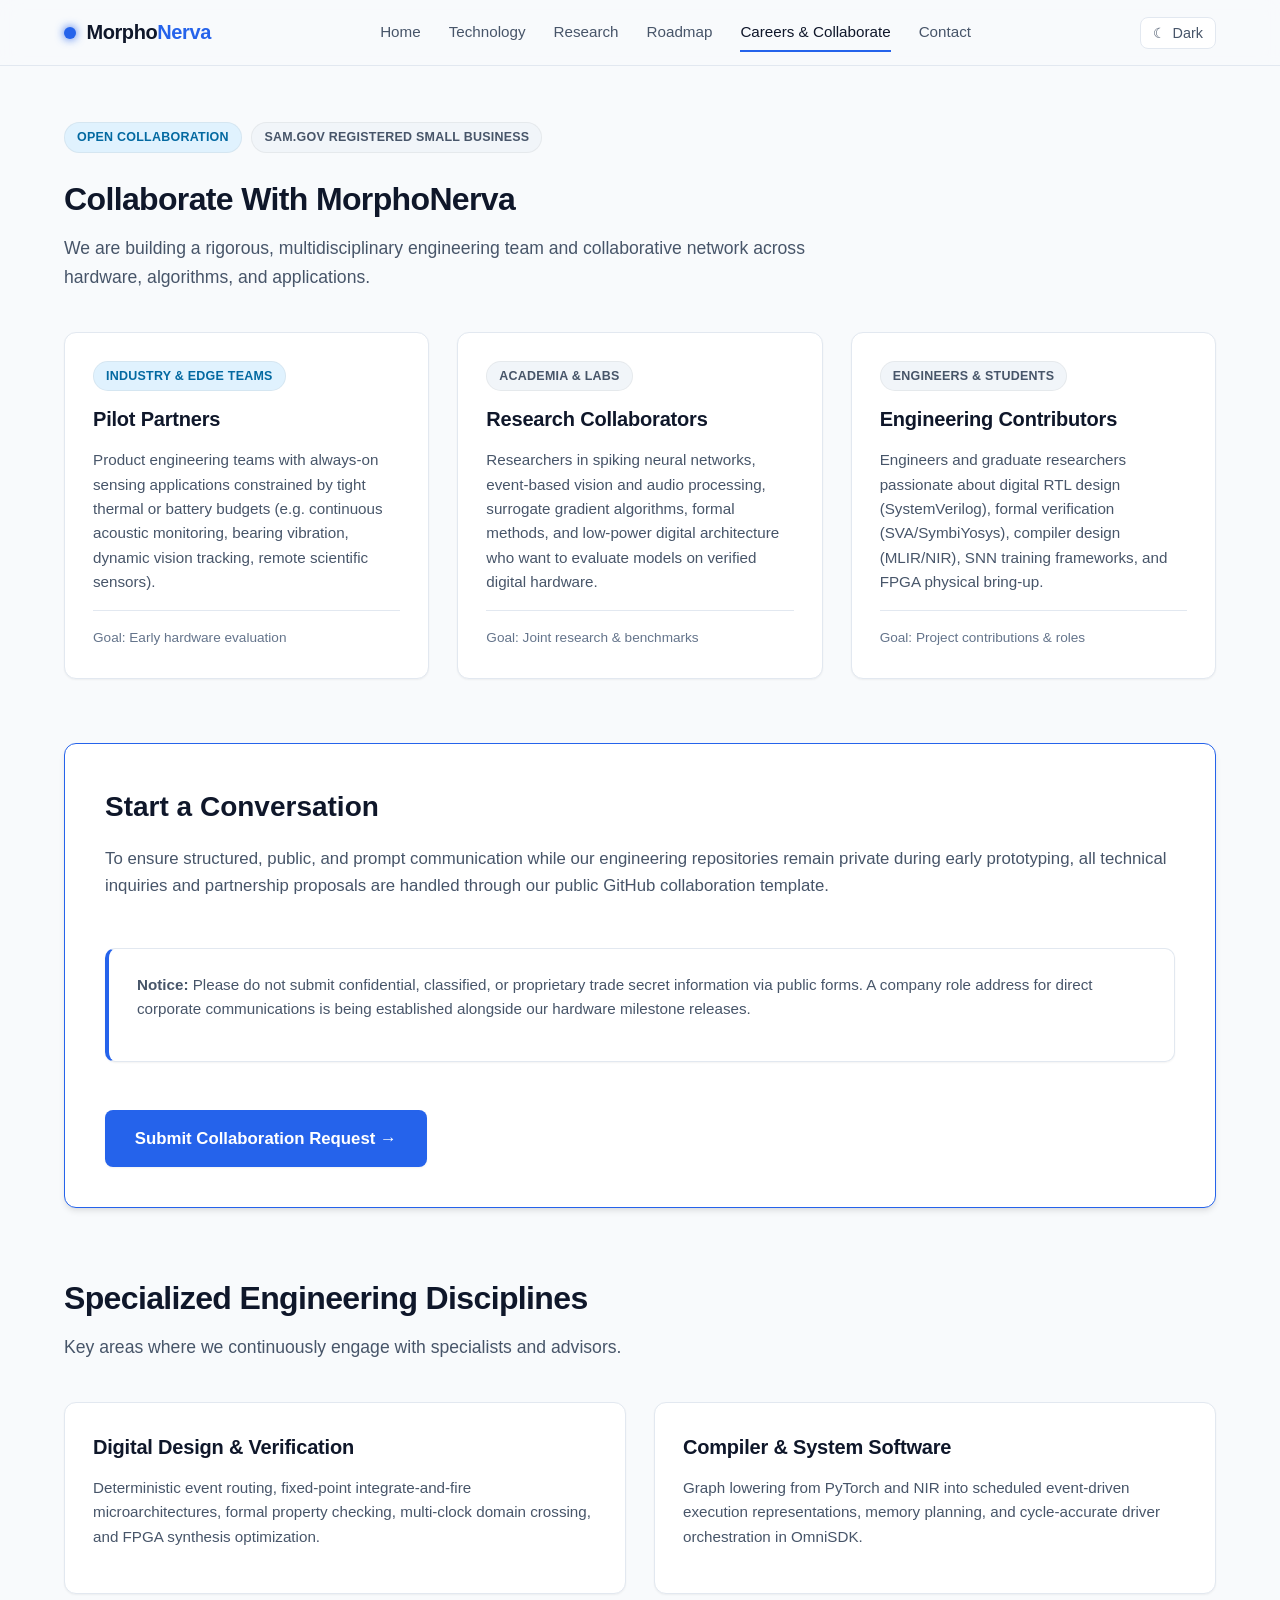
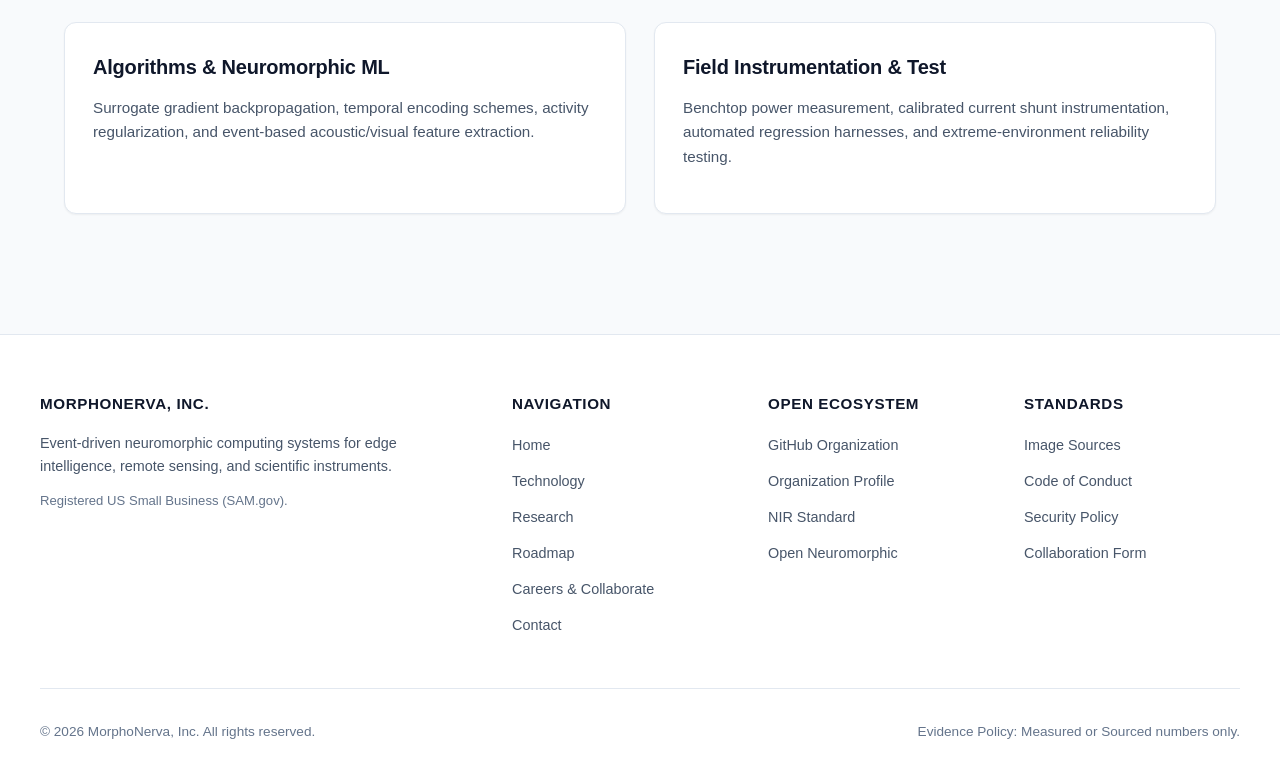
==== collaborate/index.html @ d47093ba "feat: launch responsive public website with light/dark themes and real imagery (MORP-55)" ====
<!DOCTYPE html>
<html lang="en">
<head>
  <meta charset="UTF-8">
  <meta name="viewport" content="width=device-width, initial-scale=1.0">
  <title>Careers & Collaborate | MorphoNerva, Inc.</title>
  <meta name="description" content="Collaborate with MorphoNerva as a pilot partner, research collaborator, or engineering contributor in neuromorphic systems.">
  <link rel="stylesheet" href="../assets/css/style.css">
  <link rel="icon" href="data:image/svg+xml,<svg xmlns=%22http://www.w3.org/2000/svg%22 viewBox=%220%22 width=%2232%22 height=%2232%22><circle cx=%2216%22 cy=%2216%22 r=%22%232563eb%22/></svg>">
</head>
<body>

  <!-- Site Navigation -->
  <header class="site-header">
    <div class="nav-container">
      <a href="../index.html" class="brand-link">
        <span class="brand-pulse" aria-hidden="true"></span>
        <span class="brand-text">Morpho<span>Nerva</span></span>
      </a>

      <nav class="main-nav" id="main-nav">
        <a href="../index.html">Home</a>
        <a href="../technology/index.html">Technology</a>
        <a href="../research/index.html">Research</a>
        <a href="../roadmap/index.html">Roadmap</a>
        <a href="index.html" class="active">Careers & Collaborate</a>
        <a href="../contact/index.html">Contact</a>
      </nav>

      <div class="nav-actions">
        <button class="theme-toggle-btn" id="theme-toggle" aria-label="Toggle theme">
          <span id="theme-icon" aria-hidden="true">&#9790;</span>
          <span id="theme-text">Dark</span>
        </button>
        <button class="mobile-toggle" id="mobile-toggle" aria-label="Open navigation menu" aria-expanded="false">&#9776;</button>
      </div>
    </div>
  </header>

  <main>
    <div class="container">
      <div class="section-header">
        <div class="hero-badges">
          <span class="badge">Open Collaboration</span>
          <span class="badge neutral">SAM.gov Registered Small Business</span>
        </div>
        <h2>Collaborate With MorphoNerva</h2>
        <p>We are building a rigorous, multidisciplinary engineering team and collaborative network across hardware, algorithms, and applications.</p>
      </div>

      <!-- Who We Want to Hear From -->
      <section style="margin-top: 2rem;">
        <div class="grid grid-3">
          <div class="card">
            <span class="badge" style="width: fit-content; margin-bottom: 0.75rem;">Industry & Edge Teams</span>
            <h3>Pilot Partners</h3>
            <p>
              Product engineering teams with always-on sensing applications constrained by tight thermal or battery budgets (e.g. continuous acoustic monitoring, bearing vibration, dynamic vision tracking, remote scientific sensors).
            </p>
            <div class="card-footer">
              <span>Goal: Early hardware evaluation</span>
            </div>
          </div>

          <div class="card">
            <span class="badge neutral" style="width: fit-content; margin-bottom: 0.75rem;">Academia & Labs</span>
            <h3>Research Collaborators</h3>
            <p>
              Researchers in spiking neural networks, event-based vision and audio processing, surrogate gradient algorithms, formal methods, and low-power digital architecture who want to evaluate models on verified digital hardware.
            </p>
            <div class="card-footer">
              <span>Goal: Joint research & benchmarks</span>
            </div>
          </div>

          <div class="card">
            <span class="badge neutral" style="width: fit-content; margin-bottom: 0.75rem;">Engineers & Students</span>
            <h3>Engineering Contributors</h3>
            <p>
              Engineers and graduate researchers passionate about digital RTL design (SystemVerilog), formal verification (SVA/SymbiYosys), compiler design (MLIR/NIR), SNN training frameworks, and FPGA physical bring-up.
            </p>
            <div class="card-footer">
              <span>Goal: Project contributions & roles</span>
            </div>
          </div>
        </div>
      </section>

      <!-- How to Get in Touch -->
      <section style="margin-top: 4rem;">
        <div class="card" style="padding: 2.5rem; border-color: var(--brand-primary); box-shadow: var(--shadow-md);">
          <h2 style="font-size: 1.75rem; margin-bottom: 1rem;">Start a Conversation</h2>
          <p style="font-size: 1.05rem; color: var(--text-muted); line-height: 1.6; margin-bottom: 1.5rem;">
            To ensure structured, public, and prompt communication while our engineering repositories remain private during early prototyping, all technical inquiries and partnership proposals are handled through our public GitHub collaboration template.
          </p>

          <div class="callout" style="margin: 1.5rem 0; border-left-color: var(--brand-primary);">
            <p>
              <strong>Notice:</strong> Please do not submit confidential, classified, or proprietary trade secret information via public forms. A company role address for direct corporate communications is being established alongside our hardware milestone releases.
            </p>
          </div>

          <div style="margin-top: 1.5rem;">
            <a href="https://github.com/MorphoNerva-Inc/.github/issues/new?template=collaboration.yml" target="_blank" rel="noopener" class="btn btn-primary" style="font-size: 1.05rem; padding: 0.85rem 1.8rem;">
              Submit Collaboration Request &rarr;
            </a>
          </div>
        </div>
      </section>

      <!-- Areas of Technical Interest -->
      <section style="margin-top: 4rem;">
        <div class="section-header">
          <h2>Specialized Engineering Disciplines</h2>
          <p>Key areas where we continuously engage with specialists and advisors.</p>
        </div>

        <div class="grid grid-2">
          <div class="card">
            <h3>Digital Design & Verification</h3>
            <p>
              Deterministic event routing, fixed-point integrate-and-fire microarchitectures, formal property checking, multi-clock domain crossing, and FPGA synthesis optimization.
            </p>
          </div>

          <div class="card">
            <h3>Compiler & System Software</h3>
            <p>
              Graph lowering from PyTorch and NIR into scheduled event-driven execution representations, memory planning, and cycle-accurate driver orchestration in OmniSDK.
            </p>
          </div>

          <div class="card">
            <h3>Algorithms & Neuromorphic ML</h3>
            <p>
              Surrogate gradient backpropagation, temporal encoding schemes, activity regularization, and event-based acoustic/visual feature extraction.
            </p>
          </div>

          <div class="card">
            <h3>Field Instrumentation & Test</h3>
            <p>
              Benchtop power measurement, calibrated current shunt instrumentation, automated regression harnesses, and extreme-environment reliability testing.
            </p>
          </div>
        </div>
      </section>

    </div>
  </main>

  <!-- Site Footer -->
  <footer class="site-footer">
    <div class="footer-container">
      <div class="footer-col">
        <h4>MorphoNerva, Inc.</h4>
        <p>
          Event-driven neuromorphic computing systems for edge intelligence, remote sensing, and scientific instruments.
        </p>
        <p style="margin-top: 0.75rem; font-size: 0.82rem; color: var(--text-subtle);">
          Registered US Small Business (SAM.gov).
        </p>
      </div>

      <div class="footer-col">
        <h4>Navigation</h4>
        <ul>
          <li><a href="../index.html">Home</a></li>
          <li><a href="../technology/index.html">Technology</a></li>
          <li><a href="../research/index.html">Research</a></li>
          <li><a href="../roadmap/index.html">Roadmap</a></li>
          <li><a href="index.html">Careers & Collaborate</a></li>
          <li><a href="../contact/index.html">Contact</a></li>
        </ul>
      </div>

      <div class="footer-col">
        <h4>Open Ecosystem</h4>
        <ul>
          <li><a href="https://github.com/MorphoNerva-Inc" target="_blank" rel="noopener">GitHub Organization</a></li>
          <li><a href="https://github.com/MorphoNerva-Inc/.github" target="_blank" rel="noopener">Organization Profile</a></li>
          <li><a href="https://github.com/neuromorphs/NIR" target="_blank" rel="noopener">NIR Standard</a></li>
          <li><a href="https://open-neuromorphic.org" target="_blank" rel="noopener">Open Neuromorphic</a></li>
        </ul>
      </div>

      <div class="footer-col">
        <h4>Standards</h4>
        <ul>
          <li><a href="https://github.com/MorphoNerva-Inc/morphonerva-inc.github.io/blob/main/SOURCES.md">Image Sources</a></li>
          <li><a href="https://github.com/MorphoNerva-Inc/.github/blob/main/CODE_OF_CONDUCT.md" target="_blank" rel="noopener">Code of Conduct</a></li>
          <li><a href="https://github.com/MorphoNerva-Inc/.github/blob/main/SECURITY.md" target="_blank" rel="noopener">Security Policy</a></li>
          <li><a href="index.html">Collaboration Form</a></li>
        </ul>
      </div>
    </div>

    <div class="footer-bottom">
      <div>
        &copy; 2026 MorphoNerva, Inc. All rights reserved.
      </div>
      <div>
        Evidence Policy: Measured or Sourced numbers only.
      </div>
    </div>
  </footer>

  <script src="../assets/js/main.js"></script>
</body>
</html>
---- assets/css/style.css ----
/* MorphoNerva Static Website Stylesheet */
:root {
  --font-sans: -apple-system, BlinkMacSystemFont, "Segoe UI", Roboto, Helvetica, Arial, sans-serif;
  --font-mono: ui-monospace, SFMono-Regular, "SF Mono", Menlo, Consolas, monospace;

  /* Light theme default */
  --bg-primary: #f8fafc;
  --bg-card: #ffffff;
  --bg-card-subtle: #f1f5f9;
  --bg-navbar: rgba(248, 250, 252, 0.85);
  --border-color: #e2e8f0;
  --border-accent: #cbd5e1;
  --text-main: #0f172a;
  --text-muted: #475569;
  --text-subtle: #64748b;
  --brand-primary: #2563eb;
  --brand-hover: #1d4ed8;
  --brand-light: #eff6ff;
  --badge-bg: #e0f2fe;
  --badge-text: #0369a1;
  --table-stripe: #f8fafc;
  --shadow-sm: 0 1px 2px 0 rgba(0, 0, 0, 0.05);
  --shadow-md: 0 4px 6px -1px rgba(0, 0, 0, 0.1), 0 2px 4px -2px rgba(0, 0, 0, 0.05);
  --shadow-lg: 0 10px 15px -3px rgba(0, 0, 0, 0.1), 0 4px 6px -4px rgba(0, 0, 0, 0.05);
}

:root[data-theme="dark"] {
  --bg-primary: #0a0f1d;
  --bg-card: #111827;
  --bg-card-subtle: #1e293b;
  --bg-navbar: rgba(10, 15, 29, 0.88);
  --border-color: #1e293b;
  --border-accent: #334155;
  --text-main: #f1f5f9;
  --text-muted: #94a3b8;
  --text-subtle: #64748b;
  --brand-primary: #3b82f6;
  --brand-hover: #60a5fa;
  --brand-light: #1e293b;
  --badge-bg: #0c4a6e;
  --badge-text: #7dd3fc;
  --table-stripe: #0f172a;
  --shadow-sm: 0 1px 2px 0 rgba(0, 0, 0, 0.5);
  --shadow-md: 0 4px 6px -1px rgba(0, 0, 0, 0.4), 0 2px 4px -2px rgba(0, 0, 0, 0.3);
  --shadow-lg: 0 10px 15px -3px rgba(0, 0, 0, 0.5), 0 4px 6px -4px rgba(0, 0, 0, 0.4);
}

@media (prefers-color-scheme: dark) {
  :root:not([data-theme="light"]) {
    --bg-primary: #0a0f1d;
    --bg-card: #111827;
    --bg-card-subtle: #1e293b;
    --bg-navbar: rgba(10, 15, 29, 0.88);
    --border-color: #1e293b;
    --border-accent: #334155;
    --text-main: #f1f5f9;
    --text-muted: #94a3b8;
    --text-subtle: #64748b;
    --brand-primary: #3b82f6;
    --brand-hover: #60a5fa;
    --brand-light: #1e293b;
    --badge-bg: #0c4a6e;
    --badge-text: #7dd3fc;
    --table-stripe: #0f172a;
    --shadow-sm: 0 1px 2px 0 rgba(0, 0, 0, 0.5);
    --shadow-md: 0 4px 6px -1px rgba(0, 0, 0, 0.4), 0 2px 4px -2px rgba(0, 0, 0, 0.3);
    --shadow-lg: 0 10px 15px -3px rgba(0, 0, 0, 0.5), 0 4px 6px -4px rgba(0, 0, 0, 0.4);
  }
}

* {
  box-sizing: border-box;
  margin: 0;
  padding: 0;
}

body {
  font-family: var(--font-sans);
  background-color: var(--bg-primary);
  color: var(--text-main);
  line-height: 1.65;
  transition: background-color 0.2s ease, color 0.2s ease;
  min-height: 100vh;
  display: flex;
  flex-direction: column;
}

a {
  color: var(--brand-primary);
  text-decoration: none;
  transition: color 0.15s ease;
}

a:hover, a:focus-visible {
  color: var(--brand-hover);
  text-decoration: underline;
}

/* Header & Navigation */
header.site-header {
  position: sticky;
  top: 0;
  z-index: 50;
  background-color: var(--bg-navbar);
  backdrop-filter: blur(10px);
  -webkit-backdrop-filter: blur(10px);
  border-bottom: 1px solid var(--border-color);
}

.nav-container {
  max-width: 1200px;
  margin: 0 auto;
  padding: 0.85rem 1.5rem;
  display: flex;
  align-items: center;
  justify-content: space-between;
}

.brand-link {
  display: flex;
  align-items: center;
  gap: 0.65rem;
  font-weight: 700;
  font-size: 1.25rem;
  color: var(--text-main);
  text-decoration: none;
  letter-spacing: -0.02em;
}

.brand-pulse {
  width: 12px;
  height: 12px;
  background-color: var(--brand-primary);
  border-radius: 50%;
  box-shadow: 0 0 10px var(--brand-primary);
  display: inline-block;
}

.brand-text span {
  color: var(--brand-primary);
}

nav.main-nav {
  display: flex;
  align-items: center;
  gap: 1.75rem;
}

nav.main-nav a {
  color: var(--text-muted);
  font-size: 0.95rem;
  font-weight: 500;
  text-decoration: none;
  padding: 0.35rem 0;
  border-bottom: 2px solid transparent;
  transition: all 0.15s ease;
}

nav.main-nav a:hover,
nav.main-nav a.active {
  color: var(--text-main);
  border-bottom-color: var(--brand-primary);
  text-decoration: none;
}

.nav-actions {
  display: flex;
  align-items: center;
  gap: 0.75rem;
}

.theme-toggle-btn {
  background: var(--bg-card);
  border: 1px solid var(--border-color);
  color: var(--text-muted);
  cursor: pointer;
  padding: 0.45rem 0.75rem;
  border-radius: 8px;
  font-size: 0.9rem;
  display: flex;
  align-items: center;
  gap: 0.4rem;
  transition: all 0.15s ease;
}

.theme-toggle-btn:hover {
  background: var(--bg-card-subtle);
  color: var(--text-main);
  border-color: var(--border-accent);
}

.mobile-toggle {
  display: none;
  background: none;
  border: none;
  font-size: 1.5rem;
  color: var(--text-main);
  cursor: pointer;
}

/* Hero Section */
.hero {
  position: relative;
  background: var(--bg-card);
  border-bottom: 1px solid var(--border-color);
  overflow: hidden;
}

.hero-banner-img {
  width: 100%;
  max-height: 480px;
  object-fit: cover;
  display: block;
}

.hero-content {
  max-width: 1200px;
  margin: 0 auto;
  padding: 3rem 1.5rem 3.5rem;
}

.hero-badges {
  display: flex;
  flex-wrap: wrap;
  gap: 0.6rem;
  margin-bottom: 1.25rem;
}

.badge {
  display: inline-flex;
  align-items: center;
  padding: 0.25rem 0.75rem;
  font-size: 0.78rem;
  font-weight: 600;
  border-radius: 9999px;
  background-color: var(--badge-bg);
  color: var(--badge-text);
  border: 1px solid rgba(0, 0, 0, 0.05);
  letter-spacing: 0.02em;
  text-transform: uppercase;
}

.badge.neutral {
  background-color: var(--bg-card-subtle);
  color: var(--text-muted);
}

.hero h1 {
  font-size: 2.75rem;
  font-weight: 800;
  letter-spacing: -0.03em;
  line-height: 1.15;
  margin-bottom: 1rem;
}

.hero p.lead {
  font-size: 1.25rem;
  color: var(--text-muted);
  max-width: 820px;
  line-height: 1.6;
  margin-bottom: 2rem;
}

.hero-actions {
  display: flex;
  flex-wrap: wrap;
  gap: 1rem;
}

.btn {
  display: inline-flex;
  align-items: center;
  justify-content: center;
  padding: 0.7rem 1.5rem;
  font-size: 0.95rem;
  font-weight: 600;
  border-radius: 8px;
  text-decoration: none;
  cursor: pointer;
  transition: all 0.15s ease;
}

.btn-primary {
  background-color: var(--brand-primary);
  color: #ffffff !important;
  border: 1px solid transparent;
  box-shadow: var(--shadow-sm);
}

.btn-primary:hover {
  background-color: var(--brand-hover);
  text-decoration: none;
}

.btn-secondary {
  background-color: var(--bg-card);
  color: var(--text-main);
  border: 1px solid var(--border-color);
}

.btn-secondary:hover {
  background-color: var(--bg-card-subtle);
  border-color: var(--border-accent);
  text-decoration: none;
}

/* Main Container & Sections */
main {
  flex: 1;
}

.container {
  max-width: 1200px;
  margin: 0 auto;
  padding: 3.5rem 1.5rem;
}

.section-header {
  margin-bottom: 2.5rem;
}

.section-header h2 {
  font-size: 2rem;
  font-weight: 700;
  letter-spacing: -0.02em;
  margin-bottom: 0.5rem;
}

.section-header p {
  color: var(--text-muted);
  font-size: 1.1rem;
  max-width: 750px;
}

/* Callout Box */
.callout {
  padding: 1.5rem 1.75rem;
  border-radius: 10px;
  background-color: var(--bg-card);
  border: 1px solid var(--border-color);
  border-left: 4px solid var(--brand-primary);
  margin: 2rem 0;
  box-shadow: var(--shadow-sm);
}

.callout p {
  margin: 0;
  font-size: 1.05rem;
  color: var(--text-main);
}

/* Cards Grid */
.grid {
  display: grid;
  gap: 1.75rem;
}

.grid-3 {
  grid-template-columns: repeat(auto-fit, minmax(320px, 1fr));
}

.grid-2 {
  grid-template-columns: repeat(auto-fit, minmax(440px, 1fr));
}

.card {
  background-color: var(--bg-card);
  border: 1px solid var(--border-color);
  border-radius: 12px;
  padding: 1.75rem;
  box-shadow: var(--shadow-sm);
  transition: transform 0.15s ease, box-shadow 0.15s ease, border-color 0.15s ease;
  display: flex;
  flex-direction: column;
}

.card:hover {
  border-color: var(--border-accent);
  box-shadow: var(--shadow-md);
}

.card h3 {
  font-size: 1.25rem;
  font-weight: 700;
  margin-bottom: 0.75rem;
  letter-spacing: -0.01em;
}

.card p {
  color: var(--text-muted);
  font-size: 0.95rem;
  line-height: 1.6;
  margin-bottom: 1rem;
}

.card-footer {
  margin-top: auto;
  padding-top: 1rem;
  border-top: 1px solid var(--border-color);
  font-size: 0.85rem;
  color: var(--text-subtle);
  display: flex;
  align-items: center;
  justify-content: space-between;
}

/* Image Showcase Grid */
.image-gallery {
  display: grid;
  grid-template-columns: repeat(auto-fit, minmax(280px, 1fr));
  gap: 1.5rem;
  margin: 2rem 0;
}

.gallery-item {
  background-color: var(--bg-card);
  border: 1px solid var(--border-color);
  border-radius: 10px;
  overflow: hidden;
  box-shadow: var(--shadow-sm);
  display: flex;
  flex-direction: column;
}

.gallery-item img {
  width: 100%;
  height: 220px;
  object-fit: cover;
  display: block;
  border-bottom: 1px solid var(--border-color);
  background: #000;
}

.gallery-caption {
  padding: 1rem;
  font-size: 0.85rem;
  color: var(--text-muted);
  line-height: 1.45;
  flex: 1;
}

.gallery-caption strong {
  display: block;
  color: var(--text-main);
  margin-bottom: 0.25rem;
  font-size: 0.9rem;
}

.gallery-caption .source-tag {
  display: inline-block;
  margin-top: 0.4rem;
  font-size: 0.75rem;
  color: var(--text-subtle);
}

/* Tables */
.table-responsive {
  width: 100%;
  overflow-x: auto;
  margin: 1.75rem 0;
  border-radius: 10px;
  border: 1px solid var(--border-color);
  box-shadow: var(--shadow-sm);
}

table {
  width: 100%;
  border-collapse: collapse;
  text-align: left;
  font-size: 0.95rem;
  background-color: var(--bg-card);
}

th {
  background-color: var(--bg-card-subtle);
  color: var(--text-main);
  font-weight: 600;
  padding: 0.85rem 1.25rem;
  border-bottom: 1px solid var(--border-color);
}

td {
  padding: 0.85rem 1.25rem;
  border-bottom: 1px solid var(--border-color);
  color: var(--text-muted);
}

tr:nth-child(even) td {
  background-color: var(--table-stripe);
}

tr:last-child td {
  border-bottom: none;
}

td strong {
  color: var(--text-main);
}

/* SVG Figures Responsive Container */
.figure-container {
  background-color: var(--bg-card);
  border: 1px solid var(--border-color);
  border-radius: 12px;
  padding: 1.75rem;
  margin: 2rem 0;
  box-shadow: var(--shadow-sm);
  text-align: center;
}

.figure-container img {
  max-width: 100%;
  height: auto;
  display: block;
  margin: 0 auto;
}

.figure-caption {
  margin-top: 1rem;
  font-size: 0.88rem;
  color: var(--text-subtle);
  text-align: center;
}

/* Footer */
footer.site-footer {
  background-color: var(--bg-card);
  border-top: 1px solid var(--border-color);
  padding: 3.5rem 1.5rem 2.5rem;
  margin-top: 4rem;
}

.footer-container {
  max-width: 1200px;
  margin: 0 auto;
  display: grid;
  grid-template-columns: 2fr 1fr 1fr 1fr;
  gap: 2.5rem;
  margin-bottom: 2.5rem;
}

.footer-col h4 {
  font-size: 0.95rem;
  font-weight: 700;
  letter-spacing: 0.04em;
  text-transform: uppercase;
  color: var(--text-main);
  margin-bottom: 1rem;
}

.footer-col p {
  color: var(--text-muted);
  font-size: 0.9rem;
  line-height: 1.6;
}

.footer-col ul {
  list-style: none;
}

.footer-col ul li {
  margin-bottom: 0.6rem;
}

.footer-col ul li a {
  color: var(--text-muted);
  font-size: 0.9rem;
}

.footer-col ul li a:hover {
  color: var(--brand-primary);
}

.footer-bottom {
  max-width: 1200px;
  margin: 0 auto;
  padding-top: 2rem;
  border-top: 1px solid var(--border-color);
  display: flex;
  flex-wrap: wrap;
  align-items: center;
  justify-content: space-between;
  gap: 1rem;
  font-size: 0.85rem;
  color: var(--text-subtle);
}

/* Responsive adjustments */
@media (max-width: 860px) {
  nav.main-nav {
    display: none;
    position: absolute;
    top: 100%;
    left: 0;
    right: 0;
    background: var(--bg-card);
    flex-direction: column;
    padding: 1.5rem;
    border-bottom: 1px solid var(--border-color);
    box-shadow: var(--shadow-md);
    gap: 1rem;
  }

  nav.main-nav.open {
    display: flex;
  }

  .mobile-toggle {
    display: block;
  }

  .hero h1 {
    font-size: 2.1rem;
  }

  .footer-container {
    grid-template-columns: 1fr;
    gap: 2rem;
  }

  .grid-2 {
    grid-template-columns: 1fr;
  }
}
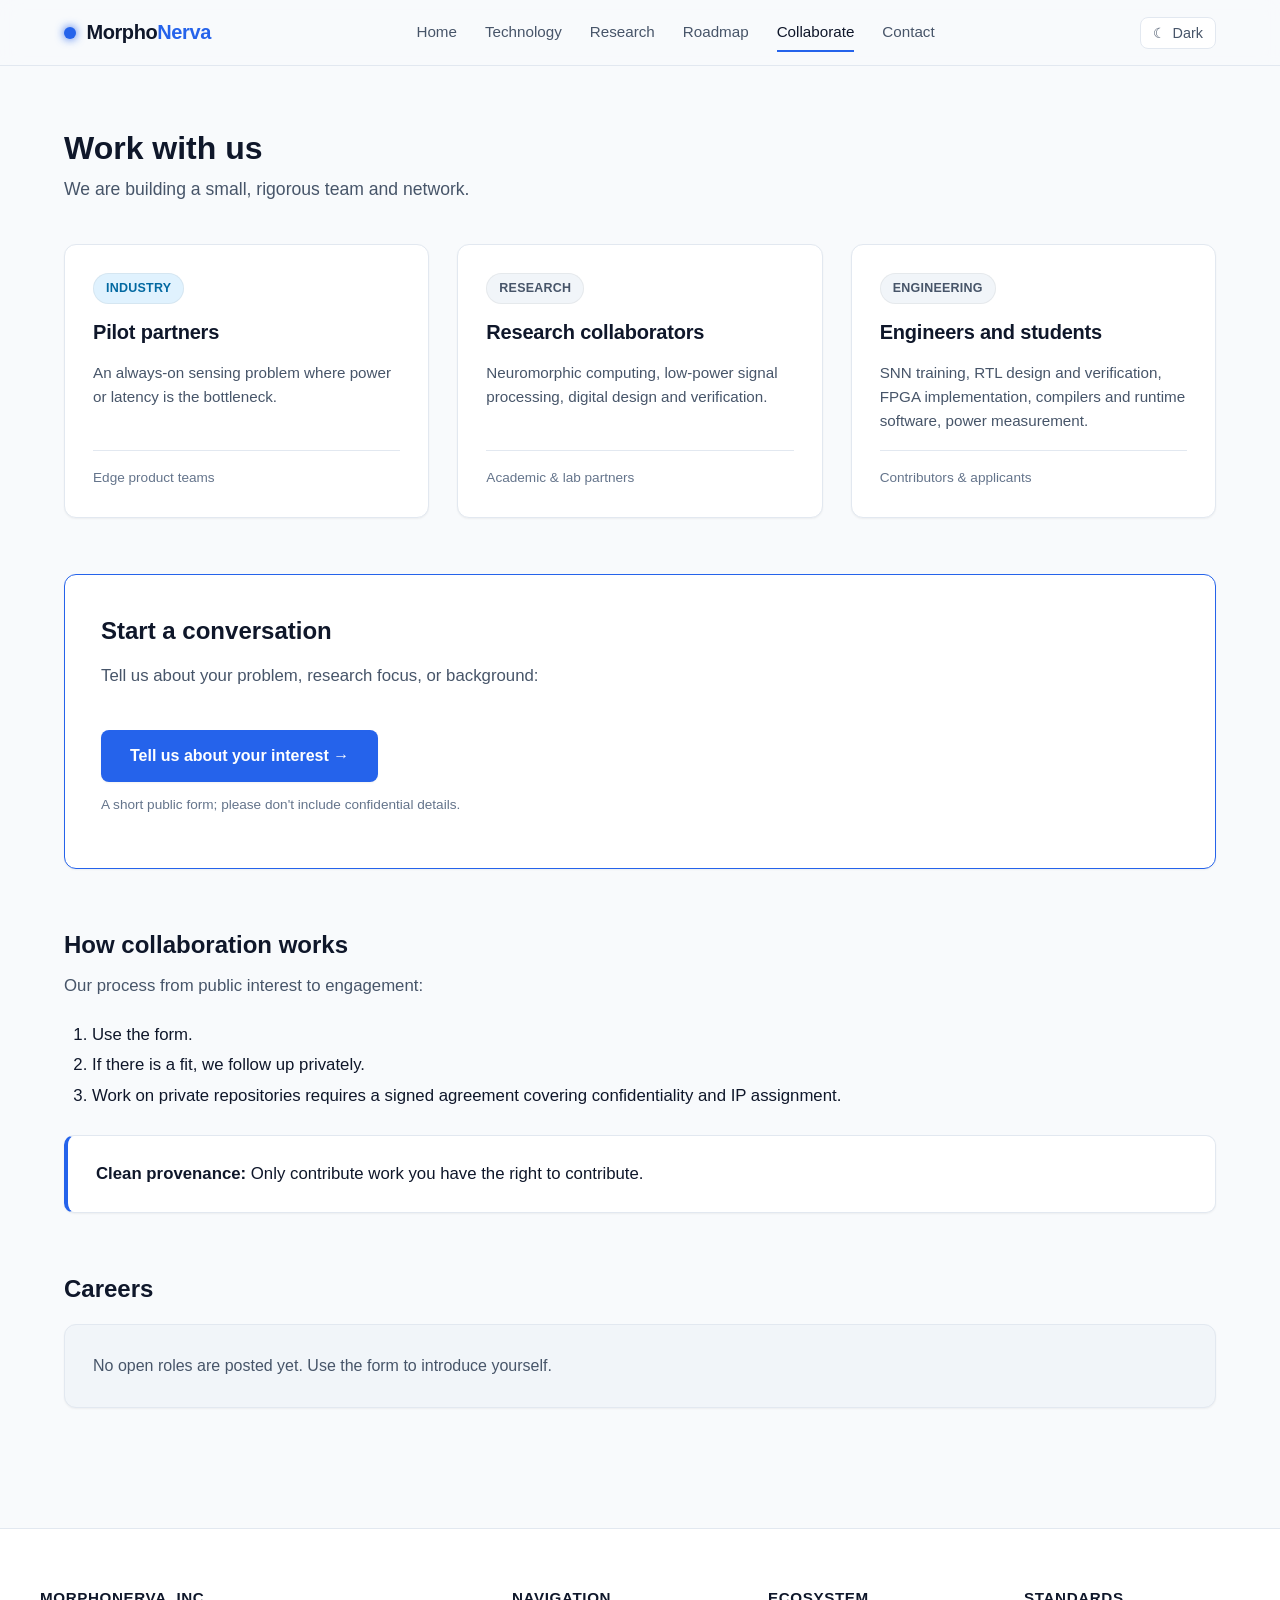
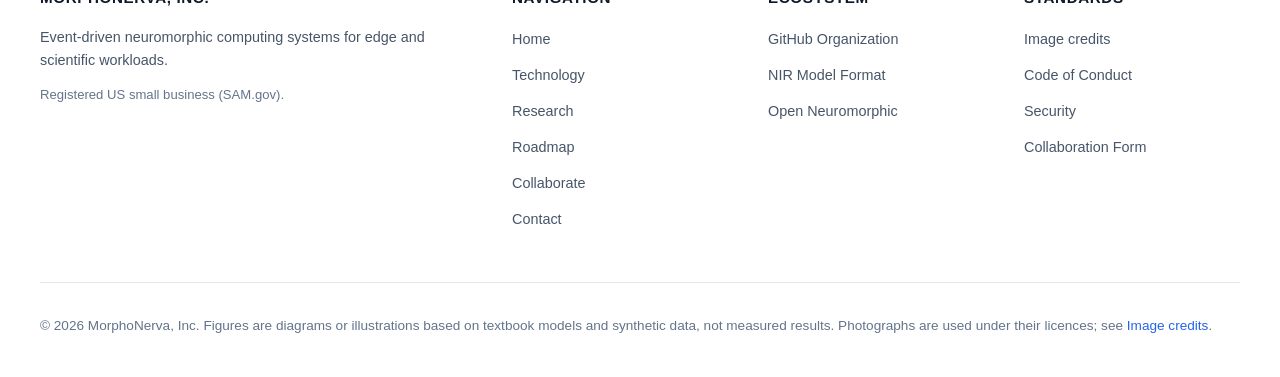
==== commit 83ac6d27: "feat: align static site pages, layout and assets with SITE_CONTENT.md and .github#2 (MORP-55) Co-aut" ====
--- a/collaborate/index.html
+++ b/collaborate/index.html
@@ -3,10 +3,10 @@
 <head>
   <meta charset="UTF-8">
   <meta name="viewport" content="width=device-width, initial-scale=1.0">
-  <title>Careers & Collaborate | MorphoNerva, Inc.</title>
-  <meta name="description" content="Collaborate with MorphoNerva as a pilot partner, research collaborator, or engineering contributor in neuromorphic systems.">
+  <title>Work With Us | MorphoNerva, Inc.</title>
+  <meta name="description" content="Collaborate with MorphoNerva: pilot partners, academic research collaborators, and engineering opportunities.">
   <link rel="stylesheet" href="../assets/css/style.css">
-  <link rel="icon" href="data:image/svg+xml,<svg xmlns=%22http://www.w3.org/2000/svg%22 viewBox=%220%22 width=%2232%22 height=%2232%22><circle cx=%2216%22 cy=%2216%22 r=%22%232563eb%22/></svg>">
+  <link rel="icon" href="data:image/svg+xml,<svg xmlns=%22http://www.w3.org/2000/svg%22 viewBox=%220%200%2032%2032%22><circle cx=%2216%22 cy=%2216%22 r=%2212%22 fill=%22%232563eb%22/></svg>">
 </head>
 <body>
 
@@ -23,7 +23,7 @@
         <a href="../technology/index.html">Technology</a>
         <a href="../research/index.html">Research</a>
         <a href="../roadmap/index.html">Roadmap</a>
-        <a href="index.html" class="active">Careers & Collaborate</a>
+        <a href="index.html" class="active">Collaborate</a>
         <a href="../contact/index.html">Contact</a>
       </nav>
 
@@ -40,109 +40,93 @@
   <main>
     <div class="container">
       <div class="section-header">
-        <div class="hero-badges">
-          <span class="badge">Open Collaboration</span>
-          <span class="badge neutral">SAM.gov Registered Small Business</span>
-        </div>
-        <h2>Collaborate With MorphoNerva</h2>
-        <p>We are building a rigorous, multidisciplinary engineering team and collaborative network across hardware, algorithms, and applications.</p>
+        <h1>Work with us</h1>
+        <p>We are building a small, rigorous team and network.</p>
       </div>
 
-      <!-- Who We Want to Hear From -->
+      <!-- Three Audience Cards -->
       <section style="margin-top: 2rem;">
         <div class="grid grid-3">
           <div class="card">
-            <span class="badge" style="width: fit-content; margin-bottom: 0.75rem;">Industry & Edge Teams</span>
-            <h3>Pilot Partners</h3>
+            <span class="badge" style="width: fit-content; margin-bottom: 0.75rem;">Industry</span>
+            <h3>Pilot partners</h3>
             <p>
-              Product engineering teams with always-on sensing applications constrained by tight thermal or battery budgets (e.g. continuous acoustic monitoring, bearing vibration, dynamic vision tracking, remote scientific sensors).
+              An always-on sensing problem where power or latency is the bottleneck.
             </p>
             <div class="card-footer">
-              <span>Goal: Early hardware evaluation</span>
+              <span>Edge product teams</span>
             </div>
           </div>
 
           <div class="card">
-            <span class="badge neutral" style="width: fit-content; margin-bottom: 0.75rem;">Academia & Labs</span>
-            <h3>Research Collaborators</h3>
+            <span class="badge neutral" style="width: fit-content; margin-bottom: 0.75rem;">Research</span>
+            <h3>Research collaborators</h3>
             <p>
-              Researchers in spiking neural networks, event-based vision and audio processing, surrogate gradient algorithms, formal methods, and low-power digital architecture who want to evaluate models on verified digital hardware.
+              Neuromorphic computing, low-power signal processing, digital design and verification.
             </p>
             <div class="card-footer">
-              <span>Goal: Joint research & benchmarks</span>
+              <span>Academic & lab partners</span>
             </div>
           </div>
 
           <div class="card">
-            <span class="badge neutral" style="width: fit-content; margin-bottom: 0.75rem;">Engineers & Students</span>
-            <h3>Engineering Contributors</h3>
+            <span class="badge neutral" style="width: fit-content; margin-bottom: 0.75rem;">Engineering</span>
+            <h3>Engineers and students</h3>
             <p>
-              Engineers and graduate researchers passionate about digital RTL design (SystemVerilog), formal verification (SVA/SymbiYosys), compiler design (MLIR/NIR), SNN training frameworks, and FPGA physical bring-up.
+              SNN training, RTL design and verification, FPGA implementation, compilers and runtime software, power measurement.
             </p>
             <div class="card-footer">
-              <span>Goal: Project contributions & roles</span>
+              <span>Contributors & applicants</span>
             </div>
           </div>
         </div>
       </section>
 
-      <!-- How to Get in Touch -->
-      <section style="margin-top: 4rem;">
-        <div class="card" style="padding: 2.5rem; border-color: var(--brand-primary); box-shadow: var(--shadow-md);">
-          <h2 style="font-size: 1.75rem; margin-bottom: 1rem;">Start a Conversation</h2>
-          <p style="font-size: 1.05rem; color: var(--text-muted); line-height: 1.6; margin-bottom: 1.5rem;">
-            To ensure structured, public, and prompt communication while our engineering repositories remain private during early prototyping, all technical inquiries and partnership proposals are handled through our public GitHub collaboration template.
+      <!-- Collaboration Callout & Form Button -->
+      <section style="margin-top: 3.5rem;">
+        <div class="card" style="padding: 2.25rem; border-color: var(--brand-primary); box-shadow: var(--shadow-sm);">
+          <h2>Start a conversation</h2>
+          <p style="font-size: 1.05rem; margin-top: 0.75rem; color: var(--text-muted);">
+            Tell us about your problem, research focus, or background:
           </p>
-
-          <div class="callout" style="margin: 1.5rem 0; border-left-color: var(--brand-primary);">
-            <p>
-              <strong>Notice:</strong> Please do not submit confidential, classified, or proprietary trade secret information via public forms. A company role address for direct corporate communications is being established alongside our hardware milestone releases.
-            </p>
-          </div>
-
           <div style="margin-top: 1.5rem;">
-            <a href="https://github.com/MorphoNerva-Inc/.github/issues/new?template=collaboration.yml" target="_blank" rel="noopener" class="btn btn-primary" style="font-size: 1.05rem; padding: 0.85rem 1.8rem;">
-              Submit Collaboration Request &rarr;
+            <a href="https://github.com/MorphoNerva-Inc/.github/issues/new?template=collaboration.yml" target="_blank" rel="noopener" class="btn btn-primary" style="font-size: 1rem; padding: 0.75rem 1.75rem;">
+              Tell us about your interest &rarr;
             </a>
           </div>
+          <p style="font-size: 0.85rem; color: var(--text-subtle); margin-top: 0.75rem;">
+            A short public form; please don't include confidential details.
+          </p>
         </div>
       </section>
 
-      <!-- Areas of Technical Interest -->
-      <section style="margin-top: 4rem;">
-        <div class="section-header">
-          <h2>Specialized Engineering Disciplines</h2>
-          <p>Key areas where we continuously engage with specialists and advisors.</p>
+      <!-- How Collaboration Works -->
+      <section style="margin-top: 3.5rem;">
+        <h2>How collaboration works</h2>
+        <p style="font-size: 1.05rem; margin-top: 0.5rem; color: var(--text-muted);">
+          Our process from public interest to engagement:
+        </p>
+
+        <ol style="margin: 1.25rem 0 1.5rem 1.75rem; font-size: 1.05rem; line-height: 1.8;">
+          <li>Use the form.</li>
+          <li>If there is a fit, we follow up privately.</li>
+          <li>Work on private repositories requires a signed agreement covering confidentiality and IP assignment.</li>
+        </ol>
+
+        <div class="callout" style="margin-top: 1.5rem;">
+          <p>
+            <strong>Clean provenance:</strong> Only contribute work you have the right to contribute.
+          </p>
         </div>
+      </section>
 
-        <div class="grid grid-2">
-          <div class="card">
-            <h3>Digital Design & Verification</h3>
-            <p>
-              Deterministic event routing, fixed-point integrate-and-fire microarchitectures, formal property checking, multi-clock domain crossing, and FPGA synthesis optimization.
-            </p>
-          </div>
-
-          <div class="card">
-            <h3>Compiler & System Software</h3>
-            <p>
-              Graph lowering from PyTorch and NIR into scheduled event-driven execution representations, memory planning, and cycle-accurate driver orchestration in OmniSDK.
-            </p>
-          </div>
-
-          <div class="card">
-            <h3>Algorithms & Neuromorphic ML</h3>
-            <p>
-              Surrogate gradient backpropagation, temporal encoding schemes, activity regularization, and event-based acoustic/visual feature extraction.
-            </p>
-          </div>
-
-          <div class="card">
-            <h3>Field Instrumentation & Test</h3>
-            <p>
-              Benchtop power measurement, calibrated current shunt instrumentation, automated regression harnesses, and extreme-environment reliability testing.
-            </p>
-          </div>
+      <!-- Careers Section -->
+      <section style="margin-top: 3.5rem;">
+        <h2>Careers</h2>
+        <div class="card" style="background-color: var(--bg-card-subtle); margin-top: 1rem;">
+          <p style="font-size: 1rem; margin: 0; color: var(--text-muted);">
+            No open roles are posted yet. Use the form to introduce yourself.
+          </p>
         </div>
       </section>
 
@@ -155,10 +139,10 @@
       <div class="footer-col">
         <h4>MorphoNerva, Inc.</h4>
         <p>
-          Event-driven neuromorphic computing systems for edge intelligence, remote sensing, and scientific instruments.
+          Event-driven neuromorphic computing systems for edge and scientific workloads.
         </p>
         <p style="margin-top: 0.75rem; font-size: 0.82rem; color: var(--text-subtle);">
-          Registered US Small Business (SAM.gov).
+          Registered US small business (SAM.gov).
         </p>
       </div>
 
@@ -169,17 +153,16 @@
           <li><a href="../technology/index.html">Technology</a></li>
           <li><a href="../research/index.html">Research</a></li>
           <li><a href="../roadmap/index.html">Roadmap</a></li>
-          <li><a href="index.html">Careers & Collaborate</a></li>
+          <li><a href="index.html">Collaborate</a></li>
           <li><a href="../contact/index.html">Contact</a></li>
         </ul>
       </div>
 
       <div class="footer-col">
-        <h4>Open Ecosystem</h4>
+        <h4>Ecosystem</h4>
         <ul>
           <li><a href="https://github.com/MorphoNerva-Inc" target="_blank" rel="noopener">GitHub Organization</a></li>
-          <li><a href="https://github.com/MorphoNerva-Inc/.github" target="_blank" rel="noopener">Organization Profile</a></li>
-          <li><a href="https://github.com/neuromorphs/NIR" target="_blank" rel="noopener">NIR Standard</a></li>
+          <li><a href="https://github.com/neuromorphs/NIR" target="_blank" rel="noopener">NIR Model Format</a></li>
           <li><a href="https://open-neuromorphic.org" target="_blank" rel="noopener">Open Neuromorphic</a></li>
         </ul>
       </div>
@@ -187,9 +170,9 @@
       <div class="footer-col">
         <h4>Standards</h4>
         <ul>
-          <li><a href="https://github.com/MorphoNerva-Inc/morphonerva-inc.github.io/blob/main/SOURCES.md">Image Sources</a></li>
+          <li><a href="../SOURCES.md">Image credits</a></li>
           <li><a href="https://github.com/MorphoNerva-Inc/.github/blob/main/CODE_OF_CONDUCT.md" target="_blank" rel="noopener">Code of Conduct</a></li>
-          <li><a href="https://github.com/MorphoNerva-Inc/.github/blob/main/SECURITY.md" target="_blank" rel="noopener">Security Policy</a></li>
+          <li><a href="https://github.com/MorphoNerva-Inc/.github/blob/main/SECURITY.md" target="_blank" rel="noopener">Security</a></li>
           <li><a href="index.html">Collaboration Form</a></li>
         </ul>
       </div>
@@ -197,10 +180,7 @@
 
     <div class="footer-bottom">
       <div>
-        &copy; 2026 MorphoNerva, Inc. All rights reserved.
-      </div>
-      <div>
-        Evidence Policy: Measured or Sourced numbers only.
+        &copy; 2026 MorphoNerva, Inc. Figures are diagrams or illustrations based on textbook models and synthetic data, not measured results. Photographs are used under their licences; see <a href="../SOURCES.md">Image credits</a>.
       </div>
     </div>
   </footer>
--- a/assets/css/style.css
+++ b/assets/css/style.css
@@ -1,6 +1,6 @@
 /* MorphoNerva Static Website Stylesheet */
 :root {
-  --font-sans: -apple-system, BlinkMacSystemFont, "Segoe UI", Roboto, Helvetica, Arial, sans-serif;
+  --font-sans: "Segoe UI", -apple-system, BlinkMacSystemFont, Roboto, Helvetica, Arial, sans-serif;
   --font-mono: ui-monospace, SFMono-Regular, "SF Mono", Menlo, Consolas, monospace;
 
   /* Light theme default */
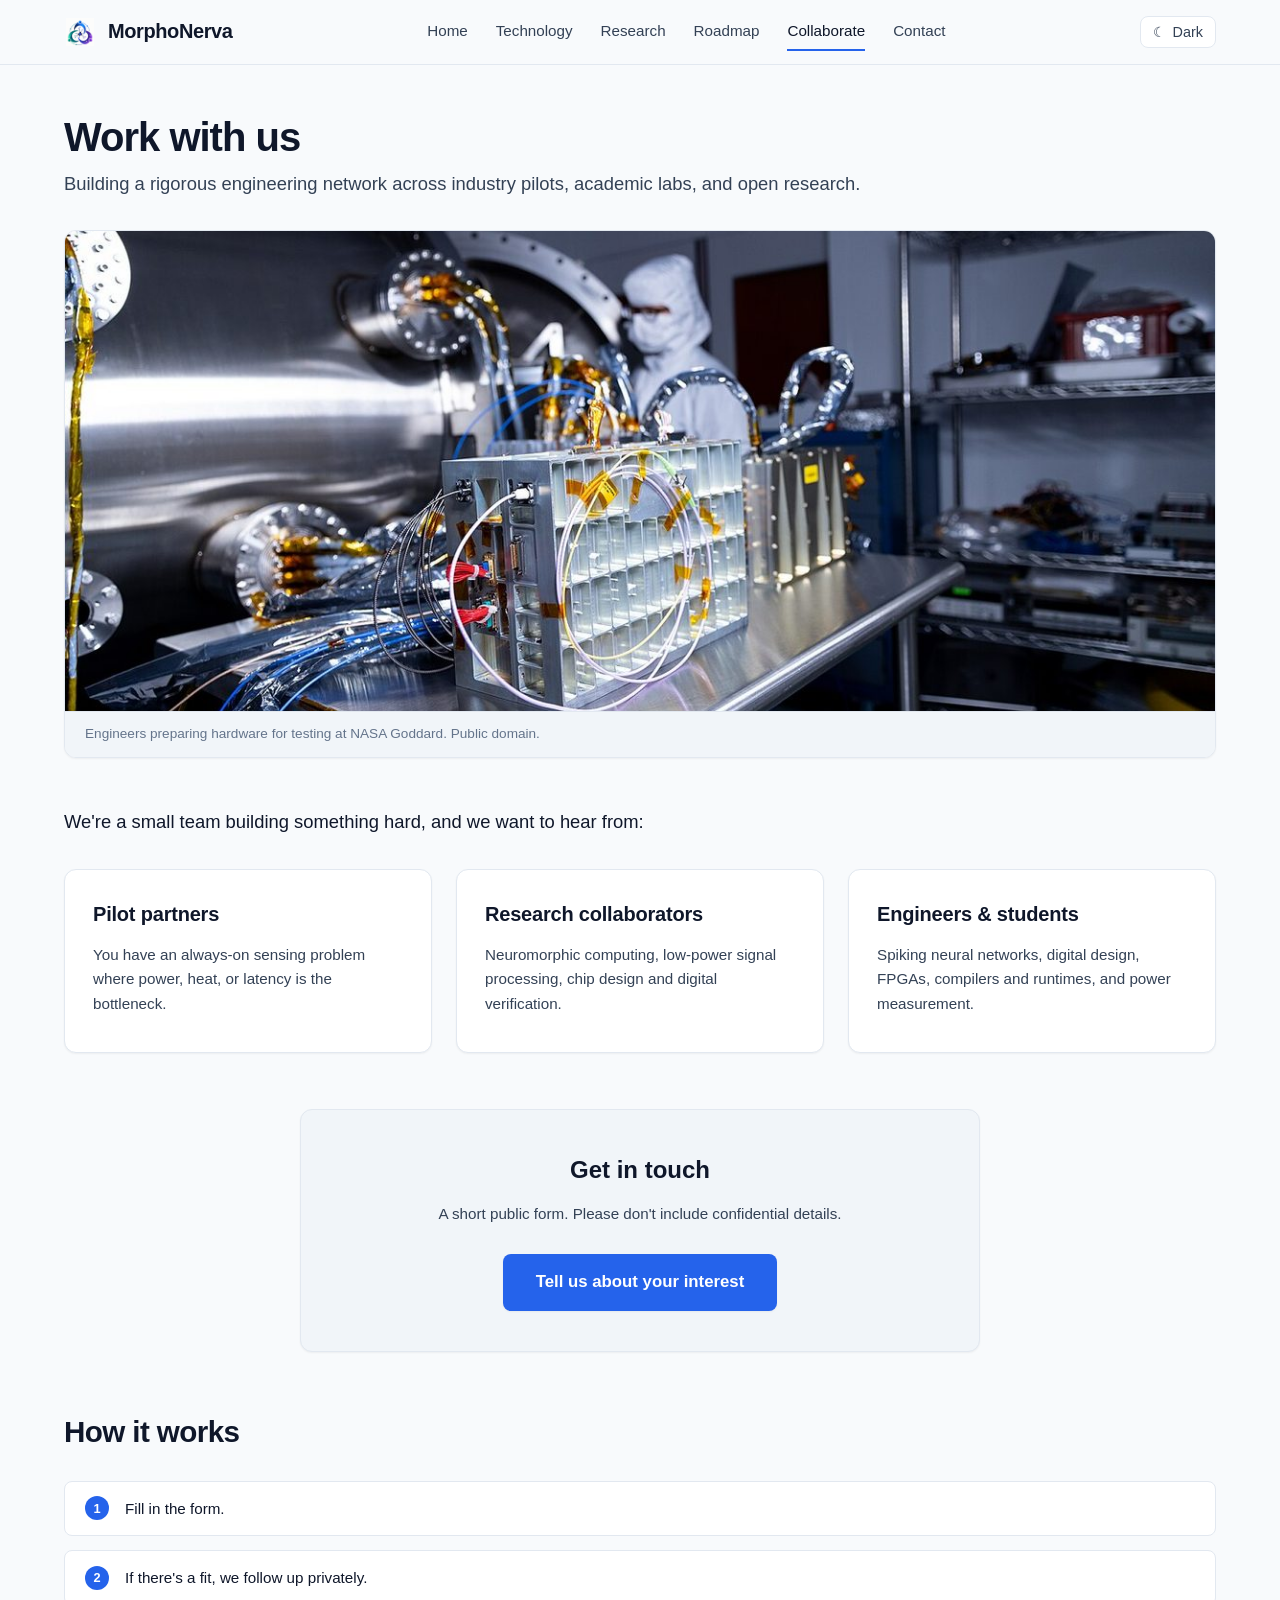
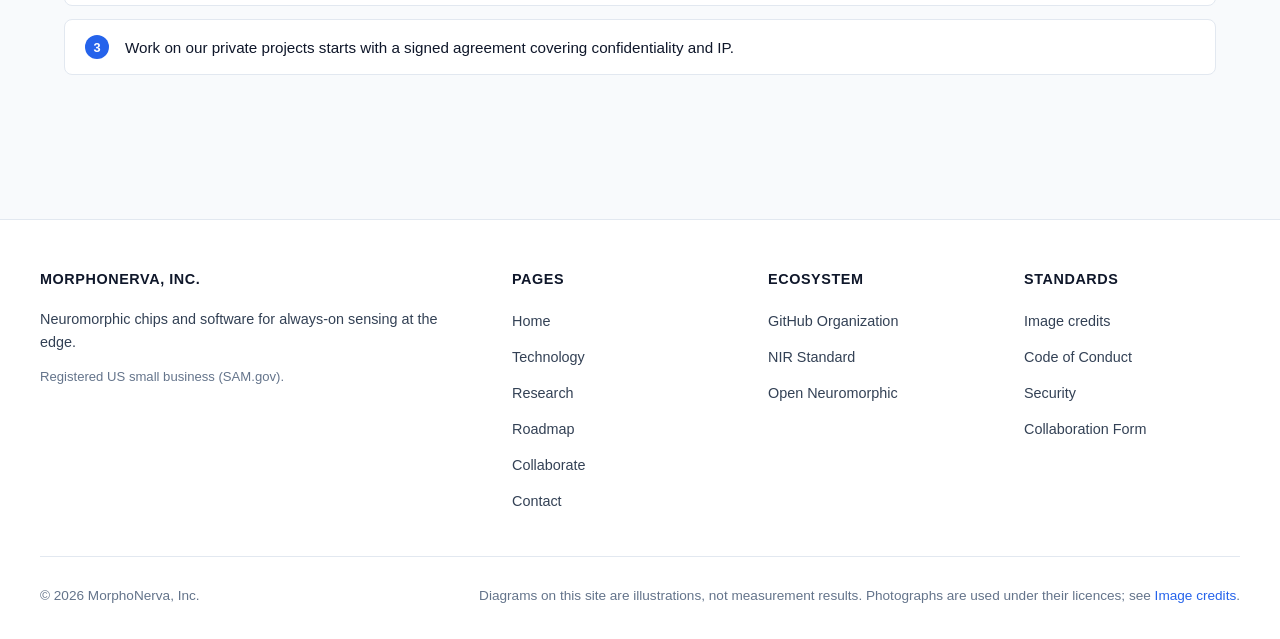
==== commit bcf9aa84: "feat(website): v2 layout, high-contrast hero scrim, real image per page, and plain-language copy (MO" ====
--- a/collaborate/index.html
+++ b/collaborate/index.html
@@ -4,9 +4,11 @@
   <meta charset="UTF-8">
   <meta name="viewport" content="width=device-width, initial-scale=1.0">
   <title>Work With Us | MorphoNerva, Inc.</title>
-  <meta name="description" content="Collaborate with MorphoNerva: pilot partners, academic research collaborators, and engineering opportunities.">
+  <meta name="description" content="Collaborate with MorphoNerva: pilot partnerships, academic research, and engineering contributions.">
   <link rel="stylesheet" href="../assets/css/style.css">
-  <link rel="icon" href="data:image/svg+xml,<svg xmlns=%22http://www.w3.org/2000/svg%22 viewBox=%220%200%2032%2032%22><circle cx=%2216%22 cy=%2216%22 r=%2212%22 fill=%22%232563eb%22/></svg>">
+  <link rel="icon" href="../favicon.ico" sizes="any">
+  <link rel="icon" type="image/png" sizes="32x32" href="../assets/images/favicon-32.png">
+  <link rel="apple-touch-icon" href="../assets/images/apple-touch-icon.png">
 </head>
 <body>
 
@@ -14,8 +16,10 @@
   <header class="site-header">
     <div class="nav-container">
       <a href="../index.html" class="brand-link">
-        <span class="brand-pulse" aria-hidden="true"></span>
-        <span class="brand-text">Morpho<span>Nerva</span></span>
+        <span class="logo-tile">
+          <img src="../assets/images/logo-mark.png" alt="MorphoNerva logo" class="brand-logo">
+        </span>
+        <span class="brand-name">MorphoNerva</span>
       </a>
 
       <nav class="main-nav" id="main-nav">
@@ -39,95 +43,67 @@
 
   <main>
     <div class="container">
-      <div class="section-header">
+
+      <div class="page-header">
         <h1>Work with us</h1>
-        <p>We are building a small, rigorous team and network.</p>
+        <p class="lead">
+          Building a rigorous engineering network across industry pilots, academic labs, and open research.
+        </p>
       </div>
 
-      <!-- Three Audience Cards -->
-      <section style="margin-top: 2rem;">
+      <!-- Lead Image -->
+      <div class="page-lead-figure">
+        <img src="../assets/images/nasa-engineers-lab.jpg" alt="Engineers preparing hardware for testing at NASA Goddard" class="page-lead-img">
+        <div class="figure-caption">
+          Engineers preparing hardware for testing at NASA Goddard. Public domain.
+        </div>
+      </div>
+
+      <!-- Intro -->
+      <section style="margin: 3rem 0;">
+        <p style="font-size: 1.15rem; line-height: 1.7; color: var(--text-main); margin-bottom: 2rem;">
+          We're a small team building something hard, and we want to hear from:
+        </p>
+
         <div class="grid grid-3">
           <div class="card">
-            <span class="badge" style="width: fit-content; margin-bottom: 0.75rem;">Industry</span>
             <h3>Pilot partners</h3>
-            <p>
-              An always-on sensing problem where power or latency is the bottleneck.
-            </p>
-            <div class="card-footer">
-              <span>Edge product teams</span>
-            </div>
+            <p>You have an always-on sensing problem where power, heat, or latency is the bottleneck.</p>
           </div>
-
           <div class="card">
-            <span class="badge neutral" style="width: fit-content; margin-bottom: 0.75rem;">Research</span>
             <h3>Research collaborators</h3>
-            <p>
-              Neuromorphic computing, low-power signal processing, digital design and verification.
-            </p>
-            <div class="card-footer">
-              <span>Academic & lab partners</span>
-            </div>
+            <p>Neuromorphic computing, low-power signal processing, chip design and digital verification.</p>
           </div>
-
           <div class="card">
-            <span class="badge neutral" style="width: fit-content; margin-bottom: 0.75rem;">Engineering</span>
-            <h3>Engineers and students</h3>
-            <p>
-              SNN training, RTL design and verification, FPGA implementation, compilers and runtime software, power measurement.
-            </p>
-            <div class="card-footer">
-              <span>Contributors & applicants</span>
-            </div>
+            <h3>Engineers &amp; students</h3>
+            <p>Spiking neural networks, digital design, FPGAs, compilers and runtimes, and power measurement.</p>
           </div>
         </div>
       </section>
 
-      <!-- Collaboration Callout & Form Button -->
-      <section style="margin-top: 3.5rem;">
-        <div class="card" style="padding: 2.25rem; border-color: var(--brand-primary); box-shadow: var(--shadow-sm);">
-          <h2>Start a conversation</h2>
-          <p style="font-size: 1.05rem; margin-top: 0.75rem; color: var(--text-muted);">
-            Tell us about your problem, research focus, or background:
+      <!-- Action Button -->
+      <section style="margin: 3.5rem 0; text-align: center;">
+        <div class="card" style="max-width: 680px; margin: 0 auto; padding: 2.5rem 2rem; background: var(--bg-card-subtle);">
+          <h2 style="font-size: 1.5rem; margin-bottom: 0.75rem;">Get in touch</h2>
+          <p style="margin-bottom: 1.75rem; color: var(--text-muted);">
+            A short public form. Please don't include confidential details.
           </p>
-          <div style="margin-top: 1.5rem;">
-            <a href="https://github.com/MorphoNerva-Inc/.github/issues/new?template=collaboration.yml" target="_blank" rel="noopener" class="btn btn-primary" style="font-size: 1rem; padding: 0.75rem 1.75rem;">
-              Tell us about your interest &rarr;
-            </a>
+          <div>
+            <a href="https://github.com/MorphoNerva-Inc/.github/issues/new?template=collaboration.yml" target="_blank" rel="noopener" class="btn btn-primary" style="font-size: 1.05rem; padding: 0.85rem 2rem;">Tell us about your interest</a>
           </div>
-          <p style="font-size: 0.85rem; color: var(--text-subtle); margin-top: 0.75rem;">
-            A short public form; please don't include confidential details.
-          </p>
         </div>
       </section>
 
-      <!-- How Collaboration Works -->
-      <section style="margin-top: 3.5rem;">
-        <h2>How collaboration works</h2>
-        <p style="font-size: 1.05rem; margin-top: 0.5rem; color: var(--text-muted);">
-          Our process from public interest to engagement:
-        </p>
-
-        <ol style="margin: 1.25rem 0 1.5rem 1.75rem; font-size: 1.05rem; line-height: 1.8;">
-          <li>Use the form.</li>
-          <li>If there is a fit, we follow up privately.</li>
-          <li>Work on private repositories requires a signed agreement covering confidentiality and IP assignment.</li>
+      <!-- How it works -->
+      <section style="margin: 3.5rem 0 2rem;">
+        <div class="section-header">
+          <h2>How it works</h2>
+        </div>
+        <ol class="numbered-steps">
+          <li>Fill in the form.</li>
+          <li>If there's a fit, we follow up privately.</li>
+          <li>Work on our private projects starts with a signed agreement covering confidentiality and IP.</li>
         </ol>
-
-        <div class="callout" style="margin-top: 1.5rem;">
-          <p>
-            <strong>Clean provenance:</strong> Only contribute work you have the right to contribute.
-          </p>
-        </div>
-      </section>
-
-      <!-- Careers Section -->
-      <section style="margin-top: 3.5rem;">
-        <h2>Careers</h2>
-        <div class="card" style="background-color: var(--bg-card-subtle); margin-top: 1rem;">
-          <p style="font-size: 1rem; margin: 0; color: var(--text-muted);">
-            No open roles are posted yet. Use the form to introduce yourself.
-          </p>
-        </div>
       </section>
 
     </div>
@@ -139,7 +115,7 @@
       <div class="footer-col">
         <h4>MorphoNerva, Inc.</h4>
         <p>
-          Event-driven neuromorphic computing systems for edge and scientific workloads.
+          Neuromorphic chips and software for always-on sensing at the edge.
         </p>
         <p style="margin-top: 0.75rem; font-size: 0.82rem; color: var(--text-subtle);">
           Registered US small business (SAM.gov).
@@ -147,7 +123,7 @@
       </div>
 
       <div class="footer-col">
-        <h4>Navigation</h4>
+        <h4>Pages</h4>
         <ul>
           <li><a href="../index.html">Home</a></li>
           <li><a href="../technology/index.html">Technology</a></li>
@@ -162,7 +138,7 @@
         <h4>Ecosystem</h4>
         <ul>
           <li><a href="https://github.com/MorphoNerva-Inc" target="_blank" rel="noopener">GitHub Organization</a></li>
-          <li><a href="https://github.com/neuromorphs/NIR" target="_blank" rel="noopener">NIR Model Format</a></li>
+          <li><a href="https://github.com/neuromorphs/NIR" target="_blank" rel="noopener">NIR Standard</a></li>
           <li><a href="https://open-neuromorphic.org" target="_blank" rel="noopener">Open Neuromorphic</a></li>
         </ul>
       </div>
@@ -180,7 +156,10 @@
 
     <div class="footer-bottom">
       <div>
-        &copy; 2026 MorphoNerva, Inc. Figures are diagrams or illustrations based on textbook models and synthetic data, not measured results. Photographs are used under their licences; see <a href="../SOURCES.md">Image credits</a>.
+        &copy; 2026 MorphoNerva, Inc.
+      </div>
+      <div>
+        Diagrams on this site are illustrations, not measurement results. Photographs are used under their licences; see <a href="../SOURCES.md">Image credits</a>.
       </div>
     </div>
   </footer>
--- a/assets/css/style.css
+++ b/assets/css/style.css
@@ -1,17 +1,17 @@
-/* MorphoNerva Static Website Stylesheet */
+/* MorphoNerva Static Website Stylesheet - v2 */
 :root {
-  --font-sans: "Segoe UI", -apple-system, BlinkMacSystemFont, Roboto, Helvetica, Arial, sans-serif;
+  --font-sans: -apple-system, BlinkMacSystemFont, "Segoe UI", Roboto, Helvetica, Arial, sans-serif;
   --font-mono: ui-monospace, SFMono-Regular, "SF Mono", Menlo, Consolas, monospace;
 
   /* Light theme default */
   --bg-primary: #f8fafc;
   --bg-card: #ffffff;
   --bg-card-subtle: #f1f5f9;
-  --bg-navbar: rgba(248, 250, 252, 0.85);
+  --bg-navbar: rgba(248, 250, 252, 0.90);
   --border-color: #e2e8f0;
   --border-accent: #cbd5e1;
   --text-main: #0f172a;
-  --text-muted: #475569;
+  --text-muted: #334155;
   --text-subtle: #64748b;
   --brand-primary: #2563eb;
   --brand-hover: #1d4ed8;
@@ -28,7 +28,7 @@
   --bg-primary: #0a0f1d;
   --bg-card: #111827;
   --bg-card-subtle: #1e293b;
-  --bg-navbar: rgba(10, 15, 29, 0.88);
+  --bg-navbar: rgba(10, 15, 29, 0.92);
   --border-color: #1e293b;
   --border-accent: #334155;
   --text-main: #f1f5f9;
@@ -50,7 +50,7 @@
     --bg-primary: #0a0f1d;
     --bg-card: #111827;
     --bg-card-subtle: #1e293b;
-    --bg-navbar: rgba(10, 15, 29, 0.88);
+    --bg-navbar: rgba(10, 15, 29, 0.92);
     --border-color: #1e293b;
     --border-accent: #334155;
     --text-main: #f1f5f9;
@@ -110,7 +110,7 @@
 .nav-container {
   max-width: 1200px;
   margin: 0 auto;
-  padding: 0.85rem 1.5rem;
+  padding: 0.8rem 1.5rem;
   display: flex;
   align-items: center;
   justify-content: space-between;
@@ -119,7 +119,7 @@
 .brand-link {
   display: flex;
   align-items: center;
-  gap: 0.65rem;
+  gap: 0.75rem;
   font-weight: 700;
   font-size: 1.25rem;
   color: var(--text-main);
@@ -127,17 +127,42 @@
   letter-spacing: -0.02em;
 }
 
-.brand-pulse {
-  width: 12px;
-  height: 12px;
-  background-color: var(--brand-primary);
-  border-radius: 50%;
-  box-shadow: 0 0 10px var(--brand-primary);
-  display: inline-block;
-}
-
-.brand-text span {
-  color: var(--brand-primary);
+.logo-tile {
+  display: inline-flex;
+  align-items: center;
+  justify-content: center;
+  width: 32px;
+  height: 32px;
+  border-radius: 6px;
+  background: transparent;
+  transition: background 0.2s ease, box-shadow 0.2s ease;
+}
+
+.brand-logo {
+  width: 28px;
+  height: 28px;
+  object-fit: contain;
+  display: block;
+}
+
+/* In dark theme, place the mark on a white rounded tile */
+:root[data-theme="dark"] .logo-tile {
+  background: #ffffff;
+  padding: 2px;
+  box-shadow: 0 1px 3px rgba(0, 0, 0, 0.4);
+}
+
+@media (prefers-color-scheme: dark) {
+  :root:not([data-theme="light"]) .logo-tile {
+    background: #ffffff;
+    padding: 2px;
+    box-shadow: 0 1px 3px rgba(0, 0, 0, 0.4);
+  }
+}
+
+.brand-name {
+  font-weight: 800;
+  color: var(--text-main);
 }
 
 nav.main-nav {
@@ -198,32 +223,388 @@
   cursor: pointer;
 }
 
-/* Hero Section */
-.hero {
+/* Hero Section v2 with Dark Gradient Scrim */
+.hero-v2 {
   position: relative;
+  min-height: 440px;
+  display: flex;
+  align-items: center;
+  overflow: hidden;
+  background-color: #0b1020;
+  border-bottom: 1px solid var(--border-color);
+}
+
+.hero-bg-wrapper {
+  position: absolute;
+  inset: 0;
+  width: 100%;
+  height: 100%;
+  z-index: 1;
+}
+
+.hero-bg-img {
+  width: 100%;
+  height: 100%;
+  object-fit: cover;
+  object-position: center;
+  display: block;
+}
+
+.hero-scrim {
+  position: absolute;
+  inset: 0;
+  background: linear-gradient(
+    135deg,
+    rgba(11, 16, 32, 0.94) 0%,
+    rgba(11, 16, 32, 0.82) 48%,
+    rgba(11, 16, 32, 0.50) 100%
+  );
+}
+
+.hero-v2-container {
+  position: relative;
+  z-index: 2;
+  max-width: 1200px;
+  margin: 0 auto;
+  padding: 4.5rem 1.5rem;
+  width: 100%;
+}
+
+.hero-v2-card {
+  max-width: 720px;
+  text-align: left;
+}
+
+.hero-v2-title {
+  font-size: 2.85rem;
+  font-weight: 800;
+  color: #ffffff;
+  line-height: 1.15;
+  letter-spacing: -0.025em;
+  margin-bottom: 1.25rem;
+  text-shadow: 0 2px 4px rgba(0, 0, 0, 0.4);
+}
+
+.hero-v2-subtitle {
+  font-size: 1.25rem;
+  color: #cbd5e1;
+  line-height: 1.55;
+  margin-bottom: 2rem;
+  text-shadow: 0 1px 3px rgba(0, 0, 0, 0.3);
+}
+
+.hero-v2-actions {
+  display: flex;
+  flex-wrap: wrap;
+  gap: 1rem;
+}
+
+.hero-caption-bar {
+  background-color: var(--bg-card-subtle);
+  border-bottom: 1px solid var(--border-color);
+  padding: 0.65rem 1.5rem;
+  font-size: 0.82rem;
+  color: var(--text-subtle);
+}
+
+/* Buttons */
+.btn {
+  display: inline-flex;
+  align-items: center;
+  justify-content: center;
+  padding: 0.75rem 1.5rem;
+  font-size: 0.95rem;
+  font-weight: 600;
+  border-radius: 8px;
+  text-decoration: none;
+  cursor: pointer;
+  transition: all 0.15s ease;
+}
+
+.btn-primary {
+  background-color: var(--brand-primary);
+  color: #ffffff !important;
+  border: 1px solid transparent;
+  box-shadow: var(--shadow-sm);
+}
+
+.btn-primary:hover {
+  background-color: var(--brand-hover);
+  text-decoration: none;
+}
+
+.btn-outline {
+  background-color: rgba(255, 255, 255, 0.12);
+  color: #ffffff !important;
+  border: 1px solid rgba(255, 255, 255, 0.45);
+  backdrop-filter: blur(4px);
+}
+
+.btn-outline:hover {
+  background-color: rgba(255, 255, 255, 0.24);
+  border-color: rgba(255, 255, 255, 0.75);
+  text-decoration: none;
+}
+
+.btn-secondary {
+  background-color: var(--bg-card);
+  color: var(--text-main);
+  border: 1px solid var(--border-color);
+}
+
+.btn-secondary:hover {
+  background-color: var(--bg-card-subtle);
+  border-color: var(--border-accent);
+  text-decoration: none;
+}
+
+/* Main Container & Page Header */
+main {
+  flex: 1;
+}
+
+.container {
+  max-width: 1200px;
+  margin: 0 auto;
+  padding: 3rem 1.5rem;
+}
+
+.page-header {
+  margin-bottom: 2rem;
+}
+
+.page-header h1 {
+  font-size: 2.5rem;
+  font-weight: 800;
+  letter-spacing: -0.025em;
+  line-height: 1.2;
+  margin-bottom: 0.5rem;
+  color: var(--text-main);
+}
+
+.page-header p.lead {
+  font-size: 1.15rem;
+  color: var(--text-muted);
+  max-width: 800px;
+  line-height: 1.6;
+}
+
+.section-header {
+  margin: 3rem 0 1.5rem;
+}
+
+.section-header h2 {
+  font-size: 1.85rem;
+  font-weight: 700;
+  letter-spacing: -0.02em;
+  margin-bottom: 0.5rem;
+  color: var(--text-main);
+}
+
+.section-header p {
+  color: var(--text-muted);
+  font-size: 1.05rem;
+  max-width: 750px;
+}
+
+/* Page Lead Figures & Photos */
+.page-lead-figure {
+  margin: 2rem 0 2.5rem;
+  border-radius: 12px;
+  overflow: hidden;
+  border: 1px solid var(--border-color);
   background: var(--bg-card);
-  border-bottom: 1px solid var(--border-color);
-  overflow: hidden;
-}
-
-.hero-banner-img {
+  box-shadow: var(--shadow-sm);
+}
+
+.page-lead-img {
   width: 100%;
   max-height: 480px;
   object-fit: cover;
   display: block;
 }
 
-.hero-content {
-  max-width: 1200px;
-  margin: 0 auto;
-  padding: 3rem 1.5rem 3.5rem;
-}
-
-.hero-badges {
-  display: flex;
+.figure-caption {
+  padding: 0.75rem 1.25rem;
+  font-size: 0.85rem;
+  color: var(--text-subtle);
+  border-top: 1px solid var(--border-color);
+  background: var(--bg-card-subtle);
+  line-height: 1.5;
+}
+
+/* Two-column side-by-side images */
+.two-col-images {
+  display: grid;
+  grid-template-columns: 1fr 1fr;
+  gap: 1.5rem;
+  margin: 2.5rem 0;
+}
+
+.image-card {
+  border-radius: 10px;
+  overflow: hidden;
+  border: 1px solid var(--border-color);
+  background: var(--bg-card);
+  box-shadow: var(--shadow-sm);
+  display: flex;
+  flex-direction: column;
+}
+
+.image-card img {
+  width: 100%;
+  height: 240px;
+  object-fit: cover;
+  display: block;
+}
+
+.image-card-caption {
+  padding: 0.75rem 1rem;
+  font-size: 0.82rem;
+  color: var(--text-subtle);
+  border-top: 1px solid var(--border-color);
+  background: var(--bg-card-subtle);
+  line-height: 1.45;
+}
+
+/* Where it matters photo grid */
+.photo-grid-3 {
+  display: grid;
+  grid-template-columns: repeat(3, 1fr);
+  gap: 1.5rem;
+  margin: 1.75rem 0 3rem;
+}
+
+.photo-card {
+  background: var(--bg-card);
+  border: 1px solid var(--border-color);
+  border-radius: 10px;
+  overflow: hidden;
+  display: flex;
+  flex-direction: column;
+  box-shadow: var(--shadow-sm);
+}
+
+.photo-card img {
+  width: 100%;
+  height: 200px;
+  object-fit: cover;
+  display: block;
+}
+
+.photo-card-body {
+  padding: 1.25rem;
+  flex: 1;
+}
+
+.photo-card-body h3 {
+  font-size: 1.1rem;
+  font-weight: 700;
+  margin-bottom: 0.4rem;
+  color: var(--text-main);
+}
+
+.photo-card-body p {
+  font-size: 0.92rem;
+  color: var(--text-muted);
+  line-height: 1.55;
+}
+
+.photo-card-caption {
+  padding: 0.6rem 1.25rem;
+  font-size: 0.78rem;
+  color: var(--text-subtle);
+  border-top: 1px solid var(--border-color);
+  background: var(--bg-card-subtle);
+  line-height: 1.45;
+}
+
+/* Status Banner Callout */
+.status-banner {
+  margin: 3.5rem 0 2rem;
+  padding: 1.75rem 2rem;
+  background: var(--bg-card);
+  border: 1px solid var(--border-color);
+  border-left: 4px solid var(--brand-primary);
+  border-radius: 0 10px 10px 0;
+  box-shadow: var(--shadow-sm);
+  display: flex;
+  align-items: center;
+  justify-content: space-between;
+  gap: 1.5rem;
   flex-wrap: wrap;
-  gap: 0.6rem;
-  margin-bottom: 1.25rem;
+}
+
+.status-banner p {
+  font-size: 1.05rem;
+  color: var(--text-main);
+  font-weight: 500;
+  margin: 0;
+  max-width: 800px;
+  line-height: 1.6;
+}
+
+/* Callout Box */
+.callout {
+  padding: 1.5rem 1.75rem;
+  border-radius: 10px;
+  background-color: var(--bg-card);
+  border: 1px solid var(--border-color);
+  border-left: 4px solid var(--brand-primary);
+  margin: 2rem 0;
+  box-shadow: var(--shadow-sm);
+}
+
+.callout p {
+  margin: 0;
+  font-size: 1.05rem;
+  color: var(--text-main);
+  line-height: 1.6;
+}
+
+/* Cards Grid */
+.grid {
+  display: grid;
+  gap: 1.5rem;
+}
+
+.grid-3 {
+  grid-template-columns: repeat(auto-fit, minmax(320px, 1fr));
+}
+
+.grid-2 {
+  grid-template-columns: repeat(auto-fit, minmax(440px, 1fr));
+}
+
+.card {
+  background-color: var(--bg-card);
+  border: 1px solid var(--border-color);
+  border-radius: 12px;
+  padding: 1.75rem;
+  box-shadow: var(--shadow-sm);
+  transition: transform 0.15s ease, box-shadow 0.15s ease, border-color 0.15s ease;
+  display: flex;
+  flex-direction: column;
+}
+
+.card:hover {
+  border-color: var(--border-accent);
+  box-shadow: var(--shadow-md);
+}
+
+.card h3 {
+  font-size: 1.25rem;
+  font-weight: 700;
+  margin-bottom: 0.75rem;
+  letter-spacing: -0.01em;
+  color: var(--text-main);
+}
+
+.card p {
+  color: var(--text-muted);
+  font-size: 0.95rem;
+  line-height: 1.6;
+  margin-bottom: 0.5rem;
 }
 
 .badge {
@@ -245,256 +626,79 @@
   color: var(--text-muted);
 }
 
-.hero h1 {
-  font-size: 2.75rem;
-  font-weight: 800;
-  letter-spacing: -0.03em;
-  line-height: 1.15;
-  margin-bottom: 1rem;
-}
-
-.hero p.lead {
-  font-size: 1.25rem;
-  color: var(--text-muted);
-  max-width: 820px;
-  line-height: 1.6;
-  margin-bottom: 2rem;
-}
-
-.hero-actions {
-  display: flex;
-  flex-wrap: wrap;
+/* Horizontal Timeline on Roadmap */
+.timeline-container {
+  margin: 2.5rem 0 3rem;
+}
+
+.timeline-steps {
+  display: grid;
+  grid-template-columns: repeat(5, 1fr);
   gap: 1rem;
 }
 
-.btn {
-  display: inline-flex;
-  align-items: center;
-  justify-content: center;
-  padding: 0.7rem 1.5rem;
-  font-size: 0.95rem;
-  font-weight: 600;
-  border-radius: 8px;
-  text-decoration: none;
-  cursor: pointer;
-  transition: all 0.15s ease;
-}
-
-.btn-primary {
-  background-color: var(--brand-primary);
-  color: #ffffff !important;
-  border: 1px solid transparent;
+.timeline-step {
+  background: var(--bg-card);
+  border: 1px solid var(--border-color);
+  border-radius: 10px;
+  padding: 1.25rem;
+  display: flex;
+  flex-direction: column;
+  justify-content: space-between;
   box-shadow: var(--shadow-sm);
 }
 
-.btn-primary:hover {
-  background-color: var(--brand-hover);
-  text-decoration: none;
-}
-
-.btn-secondary {
-  background-color: var(--bg-card);
-  color: var(--text-main);
-  border: 1px solid var(--border-color);
-}
-
-.btn-secondary:hover {
-  background-color: var(--bg-card-subtle);
-  border-color: var(--border-accent);
-  text-decoration: none;
-}
-
-/* Main Container & Sections */
-main {
-  flex: 1;
-}
-
-.container {
-  max-width: 1200px;
-  margin: 0 auto;
-  padding: 3.5rem 1.5rem;
-}
-
-.section-header {
-  margin-bottom: 2.5rem;
-}
-
-.section-header h2 {
-  font-size: 2rem;
+.timeline-step.active {
+  border-color: var(--brand-primary);
+  box-shadow: 0 0 0 1px var(--brand-primary);
+}
+
+.timeline-step-num {
+  font-size: 0.8rem;
   font-weight: 700;
-  letter-spacing: -0.02em;
+  color: var(--brand-primary);
   margin-bottom: 0.5rem;
-}
-
-.section-header p {
-  color: var(--text-muted);
+  text-transform: uppercase;
+  letter-spacing: 0.05em;
+}
+
+.timeline-step h3 {
   font-size: 1.1rem;
-  max-width: 750px;
-}
-
-/* Callout Box */
-.callout {
-  padding: 1.5rem 1.75rem;
-  border-radius: 10px;
-  background-color: var(--bg-card);
-  border: 1px solid var(--border-color);
-  border-left: 4px solid var(--brand-primary);
-  margin: 2rem 0;
-  box-shadow: var(--shadow-sm);
-}
-
-.callout p {
-  margin: 0;
-  font-size: 1.05rem;
-  color: var(--text-main);
-}
-
-/* Cards Grid */
-.grid {
-  display: grid;
-  gap: 1.75rem;
-}
-
-.grid-3 {
-  grid-template-columns: repeat(auto-fit, minmax(320px, 1fr));
-}
-
-.grid-2 {
-  grid-template-columns: repeat(auto-fit, minmax(440px, 1fr));
-}
-
-.card {
-  background-color: var(--bg-card);
-  border: 1px solid var(--border-color);
-  border-radius: 12px;
-  padding: 1.75rem;
-  box-shadow: var(--shadow-sm);
-  transition: transform 0.15s ease, box-shadow 0.15s ease, border-color 0.15s ease;
-  display: flex;
-  flex-direction: column;
-}
-
-.card:hover {
-  border-color: var(--border-accent);
-  box-shadow: var(--shadow-md);
-}
-
-.card h3 {
-  font-size: 1.25rem;
   font-weight: 700;
-  margin-bottom: 0.75rem;
-  letter-spacing: -0.01em;
-}
-
-.card p {
-  color: var(--text-muted);
-  font-size: 0.95rem;
-  line-height: 1.6;
-  margin-bottom: 1rem;
-}
-
-.card-footer {
-  margin-top: auto;
-  padding-top: 1rem;
-  border-top: 1px solid var(--border-color);
-  font-size: 0.85rem;
-  color: var(--text-subtle);
-  display: flex;
-  align-items: center;
-  justify-content: space-between;
-}
-
-/* Image Showcase Grid */
-.image-gallery {
-  display: grid;
-  grid-template-columns: repeat(auto-fit, minmax(280px, 1fr));
-  gap: 1.5rem;
-  margin: 2rem 0;
-}
-
-.gallery-item {
-  background-color: var(--bg-card);
-  border: 1px solid var(--border-color);
-  border-radius: 10px;
-  overflow: hidden;
-  box-shadow: var(--shadow-sm);
-  display: flex;
-  flex-direction: column;
-}
-
-.gallery-item img {
-  width: 100%;
-  height: 220px;
-  object-fit: cover;
-  display: block;
-  border-bottom: 1px solid var(--border-color);
-  background: #000;
-}
-
-.gallery-caption {
-  padding: 1rem;
-  font-size: 0.85rem;
+  margin-bottom: 0.35rem;
+  color: var(--text-main);
+}
+
+.timeline-step p {
+  font-size: 0.88rem;
   color: var(--text-muted);
   line-height: 1.45;
   flex: 1;
-}
-
-.gallery-caption strong {
-  display: block;
-  color: var(--text-main);
-  margin-bottom: 0.25rem;
-  font-size: 0.9rem;
-}
-
-.gallery-caption .source-tag {
+  margin-bottom: 0.75rem;
+}
+
+.timeline-badge {
   display: inline-block;
-  margin-top: 0.4rem;
+  padding: 0.2rem 0.55rem;
   font-size: 0.75rem;
+  font-weight: 600;
+  border-radius: 4px;
+  width: fit-content;
+}
+
+.timeline-badge.done {
+  background: #dcfce7;
+  color: #166534;
+}
+
+.timeline-badge.current {
+  background: var(--badge-bg);
+  color: var(--badge-text);
+}
+
+.timeline-badge.future {
+  background: var(--bg-card-subtle);
   color: var(--text-subtle);
-}
-
-/* Tables */
-.table-responsive {
-  width: 100%;
-  overflow-x: auto;
-  margin: 1.75rem 0;
-  border-radius: 10px;
-  border: 1px solid var(--border-color);
-  box-shadow: var(--shadow-sm);
-}
-
-table {
-  width: 100%;
-  border-collapse: collapse;
-  text-align: left;
-  font-size: 0.95rem;
-  background-color: var(--bg-card);
-}
-
-th {
-  background-color: var(--bg-card-subtle);
-  color: var(--text-main);
-  font-weight: 600;
-  padding: 0.85rem 1.25rem;
-  border-bottom: 1px solid var(--border-color);
-}
-
-td {
-  padding: 0.85rem 1.25rem;
-  border-bottom: 1px solid var(--border-color);
-  color: var(--text-muted);
-}
-
-tr:nth-child(even) td {
-  background-color: var(--table-stripe);
-}
-
-tr:last-child td {
-  border-bottom: none;
-}
-
-td strong {
-  color: var(--text-main);
 }
 
 /* SVG Figures Responsive Container */
@@ -515,18 +719,75 @@
   margin: 0 auto;
 }
 
-.figure-caption {
-  margin-top: 1rem;
-  font-size: 0.88rem;
-  color: var(--text-subtle);
-  text-align: center;
+/* Clean List for How We Work */
+.clean-list {
+  list-style: none;
+  margin: 1.5rem 0;
+  display: flex;
+  flex-direction: column;
+  gap: 0.75rem;
+}
+
+.clean-list li {
+  background: var(--bg-card);
+  border: 1px solid var(--border-color);
+  border-radius: 8px;
+  padding: 0.9rem 1.25rem;
+  font-size: 0.95rem;
+  color: var(--text-main);
+  display: flex;
+  align-items: center;
+  gap: 0.75rem;
+}
+
+.clean-list li::before {
+  content: "✔";
+  color: var(--brand-primary);
+  font-weight: 700;
+}
+
+.numbered-steps {
+  list-style: none;
+  counter-reset: step-counter;
+  margin: 1.5rem 0;
+  display: flex;
+  flex-direction: column;
+  gap: 0.85rem;
+}
+
+.numbered-steps li {
+  counter-increment: step-counter;
+  background: var(--bg-card);
+  border: 1px solid var(--border-color);
+  border-radius: 8px;
+  padding: 0.9rem 1.25rem;
+  font-size: 0.95rem;
+  color: var(--text-main);
+  display: flex;
+  align-items: center;
+  gap: 1rem;
+}
+
+.numbered-steps li::before {
+  content: counter(step-counter);
+  background: var(--brand-primary);
+  color: #ffffff;
+  width: 24px;
+  height: 24px;
+  border-radius: 50%;
+  display: inline-flex;
+  align-items: center;
+  justify-content: center;
+  font-size: 0.8rem;
+  font-weight: 700;
+  flex-shrink: 0;
 }
 
 /* Footer */
 footer.site-footer {
   background-color: var(--bg-card);
   border-top: 1px solid var(--border-color);
-  padding: 3.5rem 1.5rem 2.5rem;
+  padding: 3rem 1.5rem 2rem;
   margin-top: 4rem;
 }
 
@@ -536,11 +797,11 @@
   display: grid;
   grid-template-columns: 2fr 1fr 1fr 1fr;
   gap: 2.5rem;
-  margin-bottom: 2.5rem;
+  margin-bottom: 2rem;
 }
 
 .footer-col h4 {
-  font-size: 0.95rem;
+  font-size: 0.9rem;
   font-weight: 700;
   letter-spacing: 0.04em;
   text-transform: uppercase;
@@ -574,7 +835,7 @@
 .footer-bottom {
   max-width: 1200px;
   margin: 0 auto;
-  padding-top: 2rem;
+  padding-top: 1.75rem;
   border-top: 1px solid var(--border-color);
   display: flex;
   flex-wrap: wrap;
@@ -586,6 +847,18 @@
 }
 
 /* Responsive adjustments */
+@media (max-width: 900px) {
+  .photo-grid-3 {
+    grid-template-columns: 1fr;
+  }
+  .timeline-steps {
+    grid-template-columns: 1fr;
+  }
+  .footer-container {
+    grid-template-columns: 1fr 1fr;
+  }
+}
+
 @media (max-width: 860px) {
   nav.main-nav {
     display: none;
@@ -609,16 +882,36 @@
     display: block;
   }
 
-  .hero h1 {
-    font-size: 2.1rem;
-  }
-
+  .grid-2 {
+    grid-template-columns: 1fr;
+  }
+}
+
+@media (max-width: 640px) {
+  .hero-v2 {
+    min-height: 380px;
+  }
+  .hero-v2-container {
+    padding: 2.75rem 1.25rem;
+  }
+  .hero-v2-title {
+    font-size: 2rem;
+    line-height: 1.2;
+  }
+  .hero-v2-subtitle {
+    font-size: 1.1rem;
+  }
+  .two-col-images {
+    grid-template-columns: 1fr;
+  }
   .footer-container {
     grid-template-columns: 1fr;
     gap: 2rem;
   }
-
-  .grid-2 {
-    grid-template-columns: 1fr;
-  }
-}
+  .page-header h1 {
+    font-size: 2rem;
+  }
+  .status-banner {
+    padding: 1.25rem;
+  }
+}
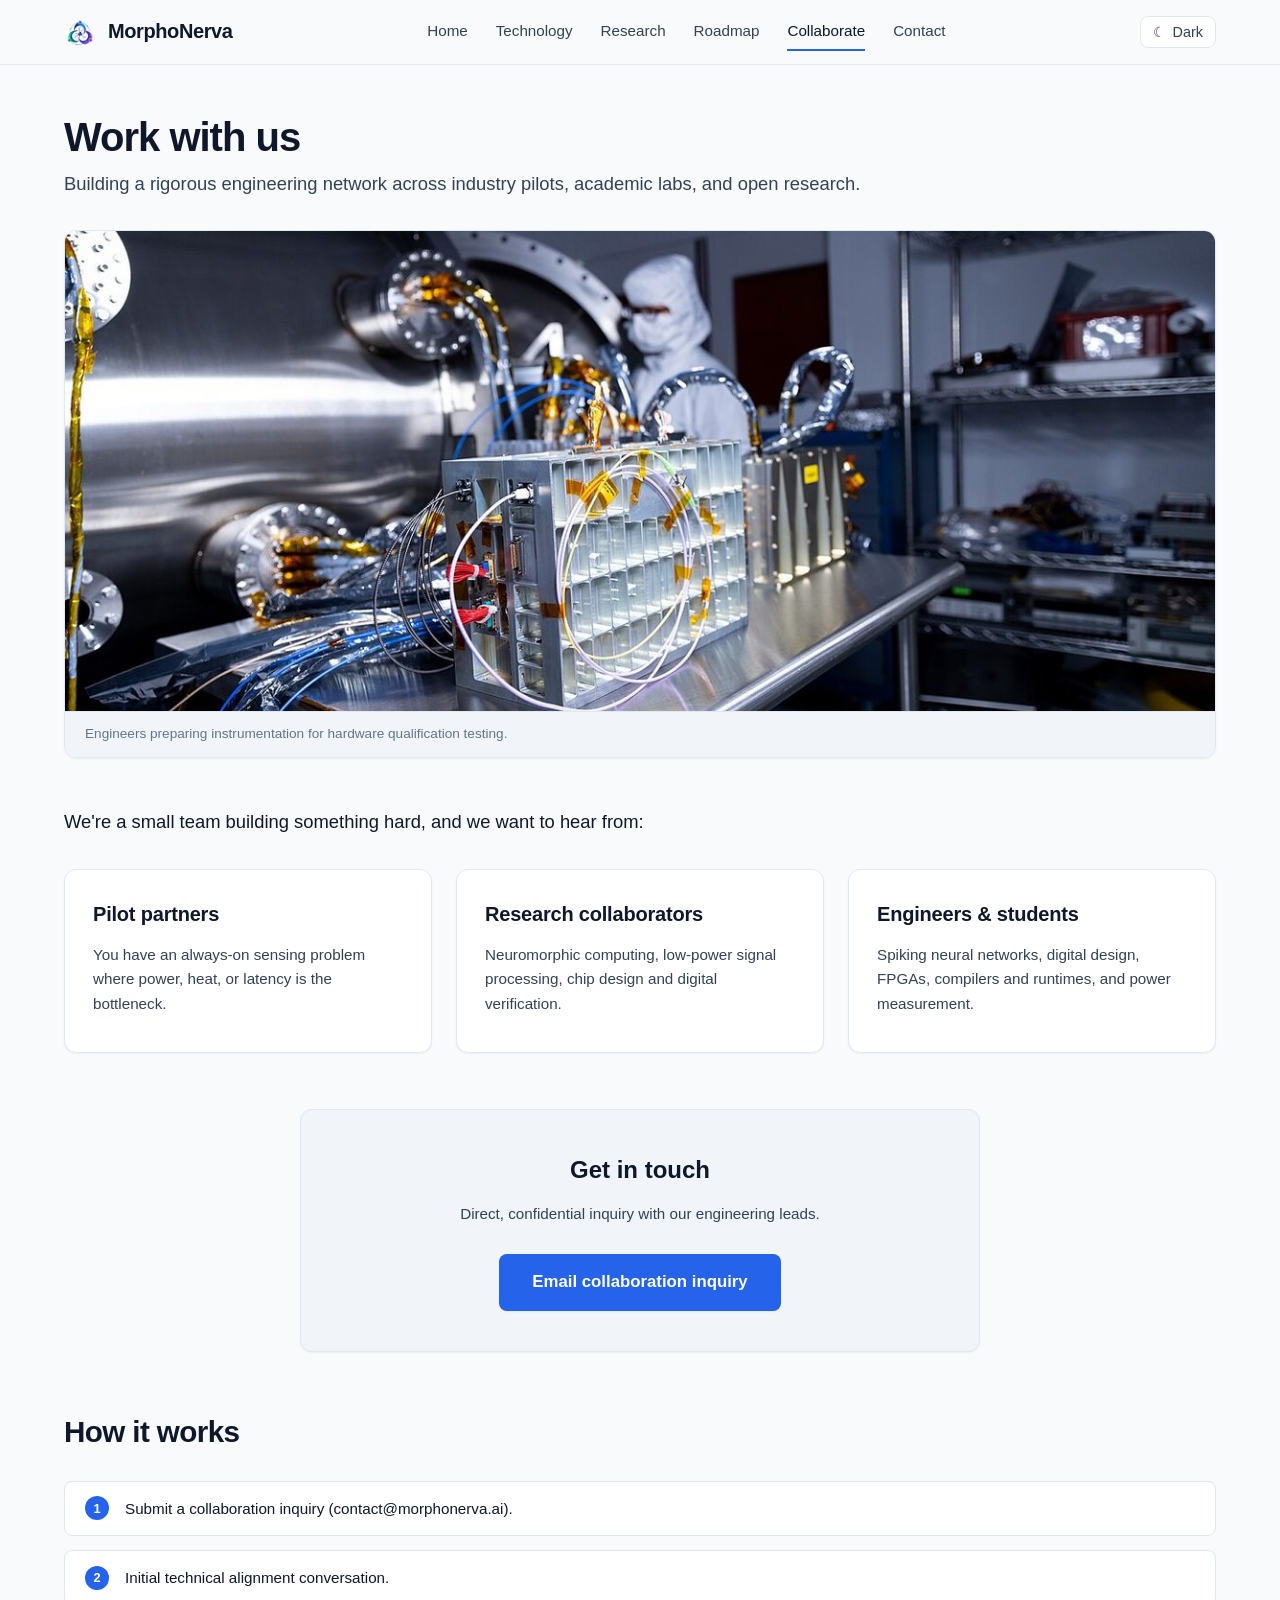
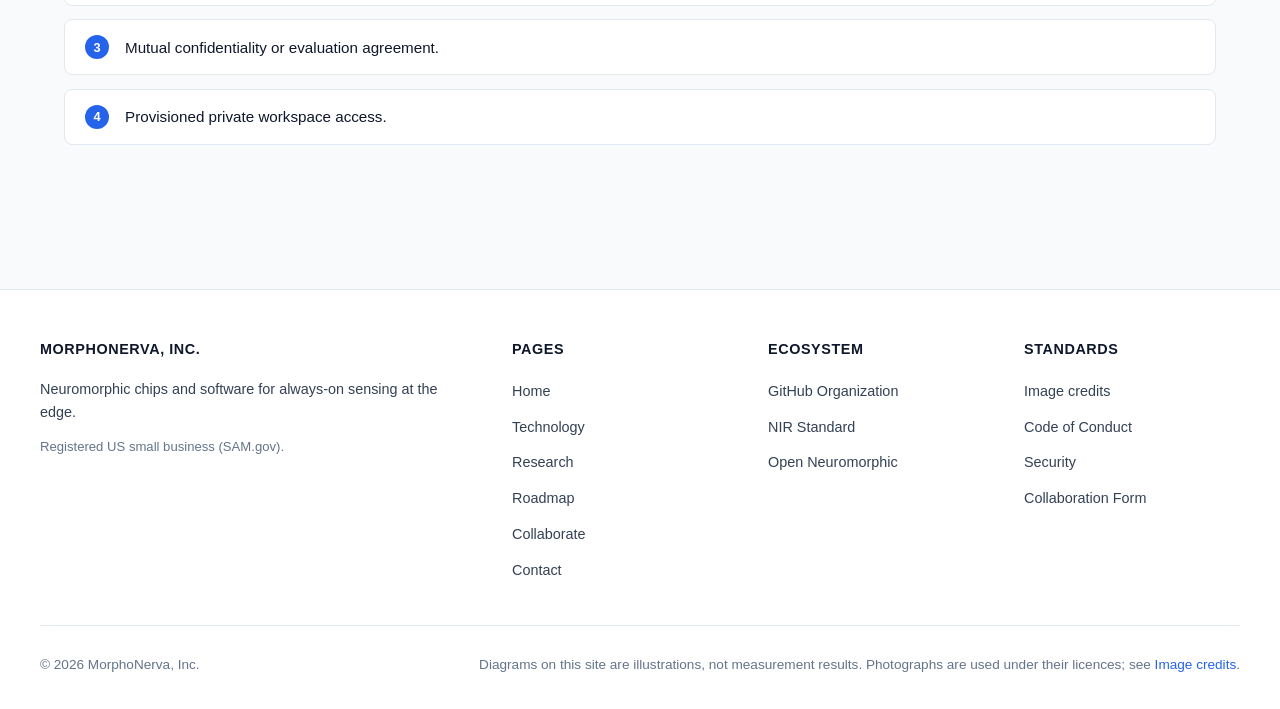
==== commit cab2339b: "feat(site): v2 layout enhancements, transparent logo, and minimalist captions (MORP-55) Co-authored-" ====
--- a/collaborate/index.html
+++ b/collaborate/index.html
@@ -55,7 +55,7 @@
       <div class="page-lead-figure">
         <img src="../assets/images/nasa-engineers-lab.jpg" alt="Engineers preparing hardware for testing at NASA Goddard" class="page-lead-img">
         <div class="figure-caption">
-          Engineers preparing hardware for testing at NASA Goddard. Public domain.
+          Engineers preparing instrumentation for hardware qualification testing.
         </div>
       </div>
 
@@ -86,10 +86,10 @@
         <div class="card" style="max-width: 680px; margin: 0 auto; padding: 2.5rem 2rem; background: var(--bg-card-subtle);">
           <h2 style="font-size: 1.5rem; margin-bottom: 0.75rem;">Get in touch</h2>
           <p style="margin-bottom: 1.75rem; color: var(--text-muted);">
-            A short public form. Please don't include confidential details.
+            Direct, confidential inquiry with our engineering leads.
           </p>
           <div>
-            <a href="https://github.com/MorphoNerva-Inc/.github/issues/new?template=collaboration.yml" target="_blank" rel="noopener" class="btn btn-primary" style="font-size: 1.05rem; padding: 0.85rem 2rem;">Tell us about your interest</a>
+            <a href="mailto:contact@morphonerva.ai?subject=MorphoNerva%20Collaboration%20Inquiry" class="btn btn-primary" style="font-size: 1.05rem; padding: 0.85rem 2rem;">Email collaboration inquiry</a>
           </div>
         </div>
       </section>
@@ -100,9 +100,10 @@
           <h2>How it works</h2>
         </div>
         <ol class="numbered-steps">
-          <li>Fill in the form.</li>
-          <li>If there's a fit, we follow up privately.</li>
-          <li>Work on our private projects starts with a signed agreement covering confidentiality and IP.</li>
+          <li>Submit a collaboration inquiry (contact@morphonerva.ai).</li>
+          <li>Initial technical alignment conversation.</li>
+          <li>Mutual confidentiality or evaluation agreement.</li>
+          <li>Provisioned private workspace access.</li>
         </ol>
       </section>
 
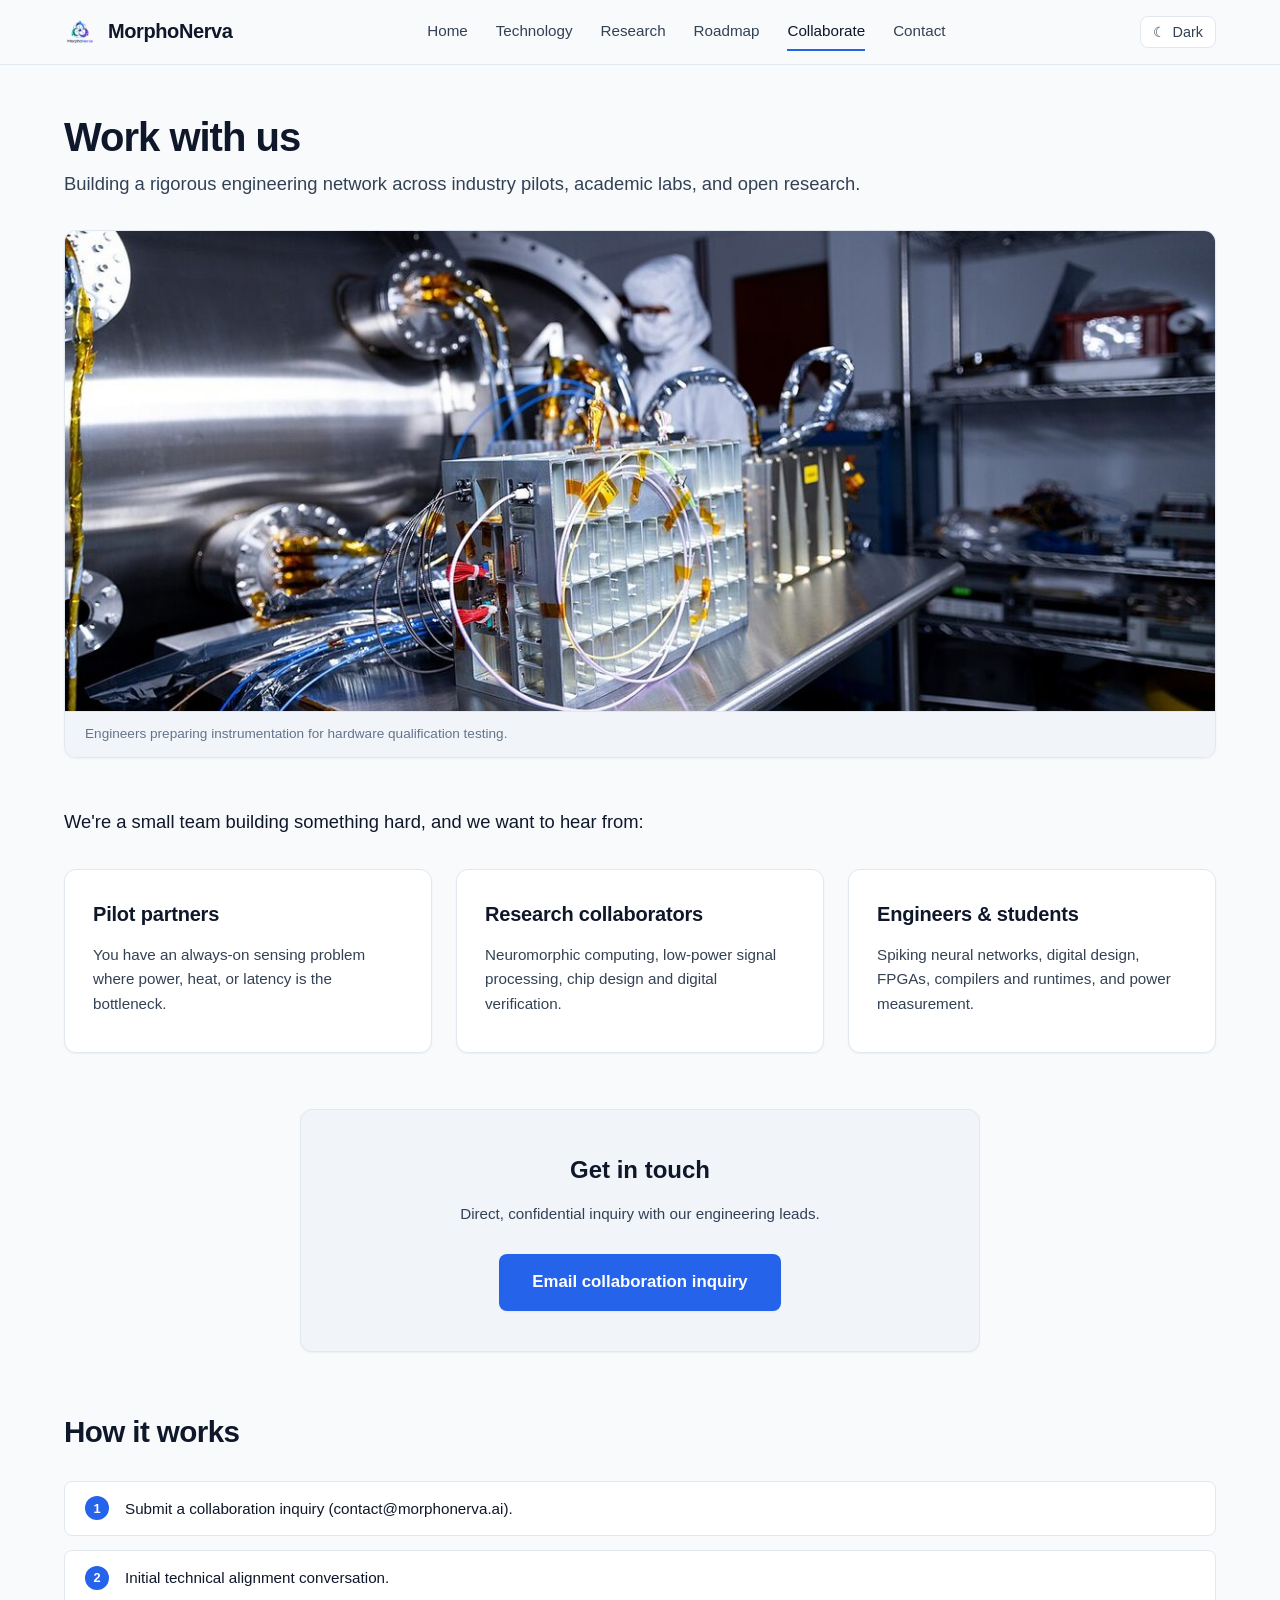
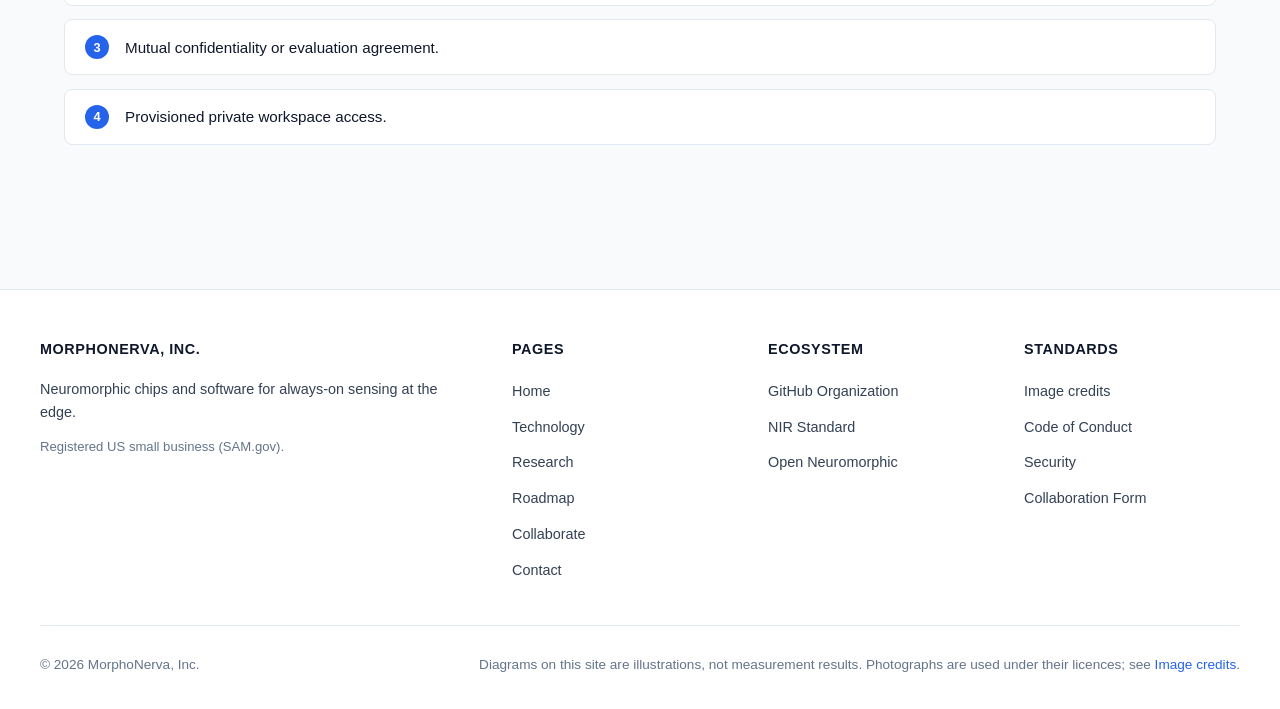
==== commit 4d8a2d24: "feat(site): add pre-launch noindex robots tag and polish transparent logo contrast (MORP-55) Co-auth" ====
--- a/collaborate/index.html
+++ b/collaborate/index.html
@@ -3,6 +3,7 @@
 <head>
   <meta charset="UTF-8">
   <meta name="viewport" content="width=device-width, initial-scale=1.0">
+  <meta name="robots" content="noindex, nofollow">
   <title>Work With Us | MorphoNerva, Inc.</title>
   <meta name="description" content="Collaborate with MorphoNerva: pilot partnerships, academic research, and engineering contributions.">
   <link rel="stylesheet" href="../assets/css/style.css">
--- a/assets/css/style.css
+++ b/assets/css/style.css
@@ -145,18 +145,25 @@
   display: block;
 }
 
-/* In dark theme, place the mark on a white rounded tile */
+/* Logo mark styling: transparent background in all themes */
 :root[data-theme="dark"] .logo-tile {
-  background: #ffffff;
-  padding: 2px;
-  box-shadow: 0 1px 3px rgba(0, 0, 0, 0.4);
+  background: transparent;
+  padding: 0;
+  box-shadow: none;
+}
+
+:root[data-theme="dark"] .brand-logo {
+  filter: brightness(0) invert(1);
 }
 
 @media (prefers-color-scheme: dark) {
   :root:not([data-theme="light"]) .logo-tile {
-    background: #ffffff;
-    padding: 2px;
-    box-shadow: 0 1px 3px rgba(0, 0, 0, 0.4);
+    background: transparent;
+    padding: 0;
+    box-shadow: none;
+  }
+  :root:not([data-theme="light"]) .brand-logo {
+    filter: brightness(0) invert(1);
   }
 }
 
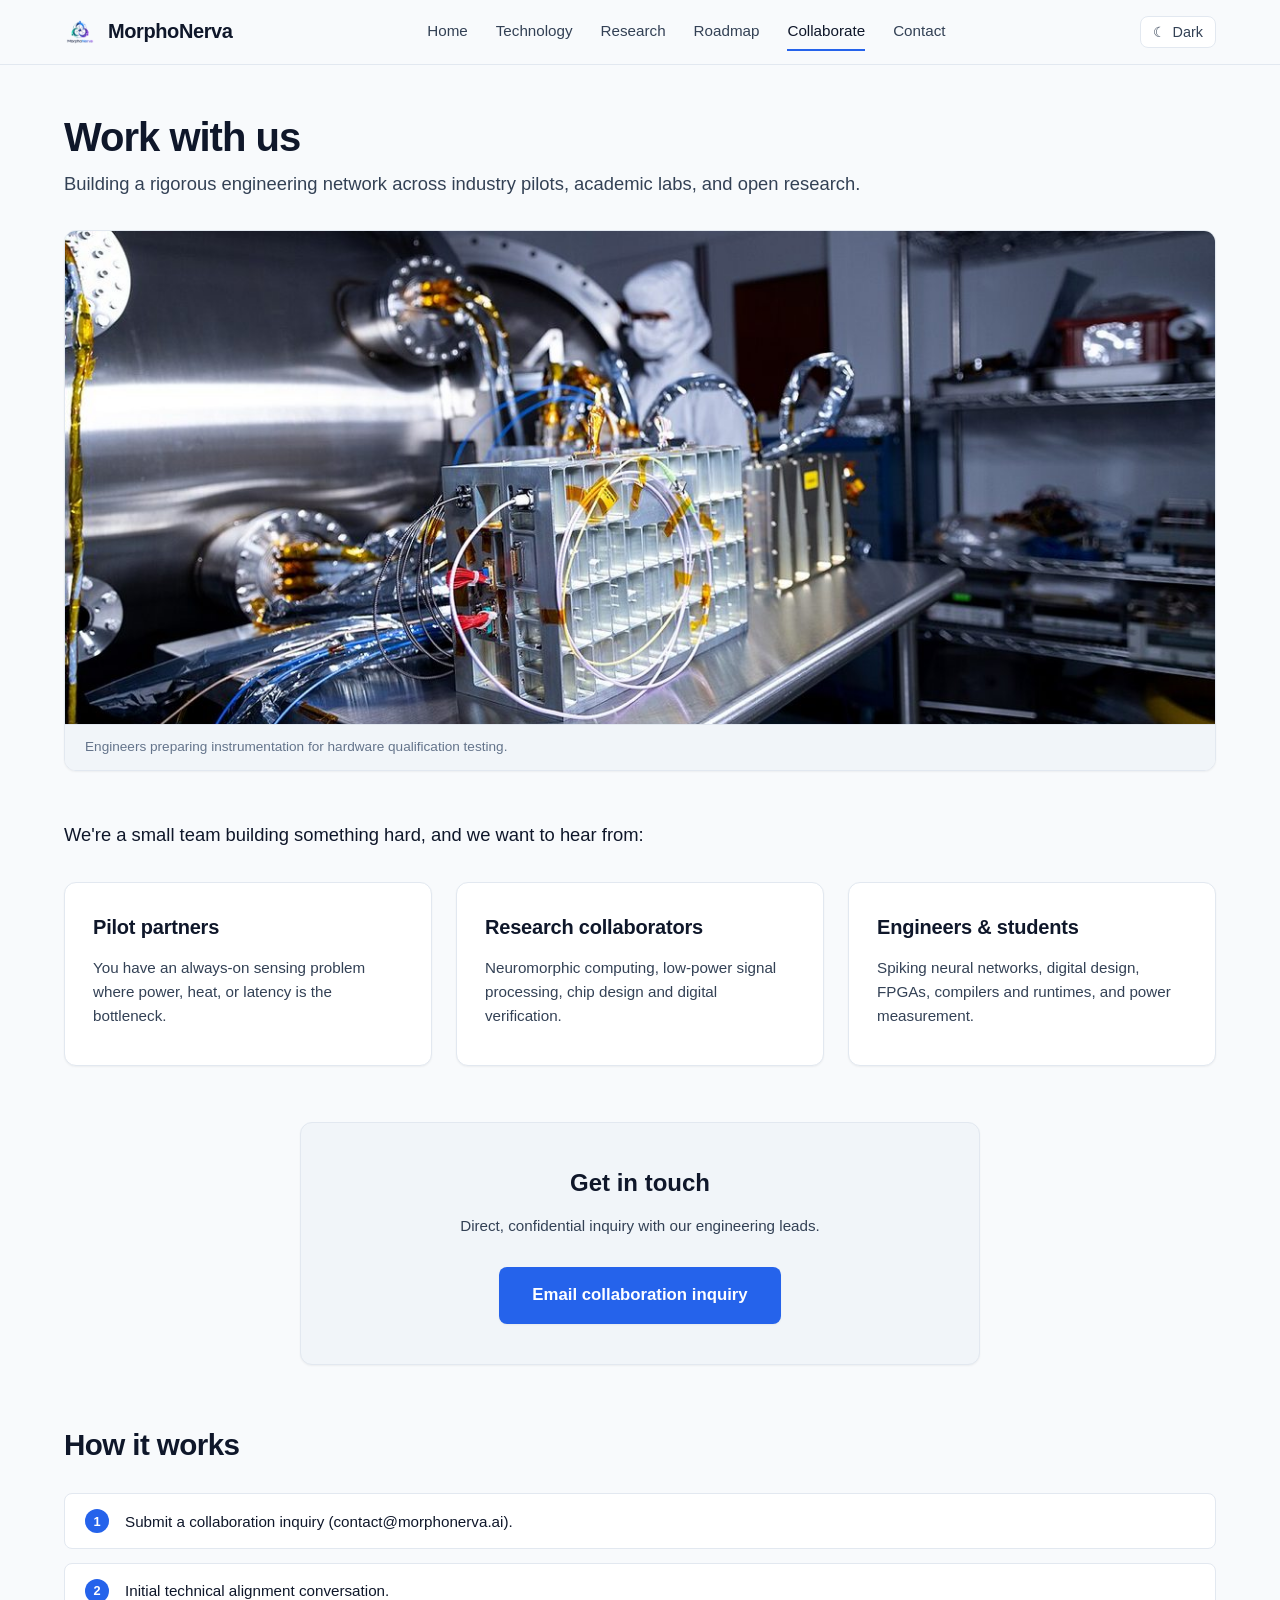
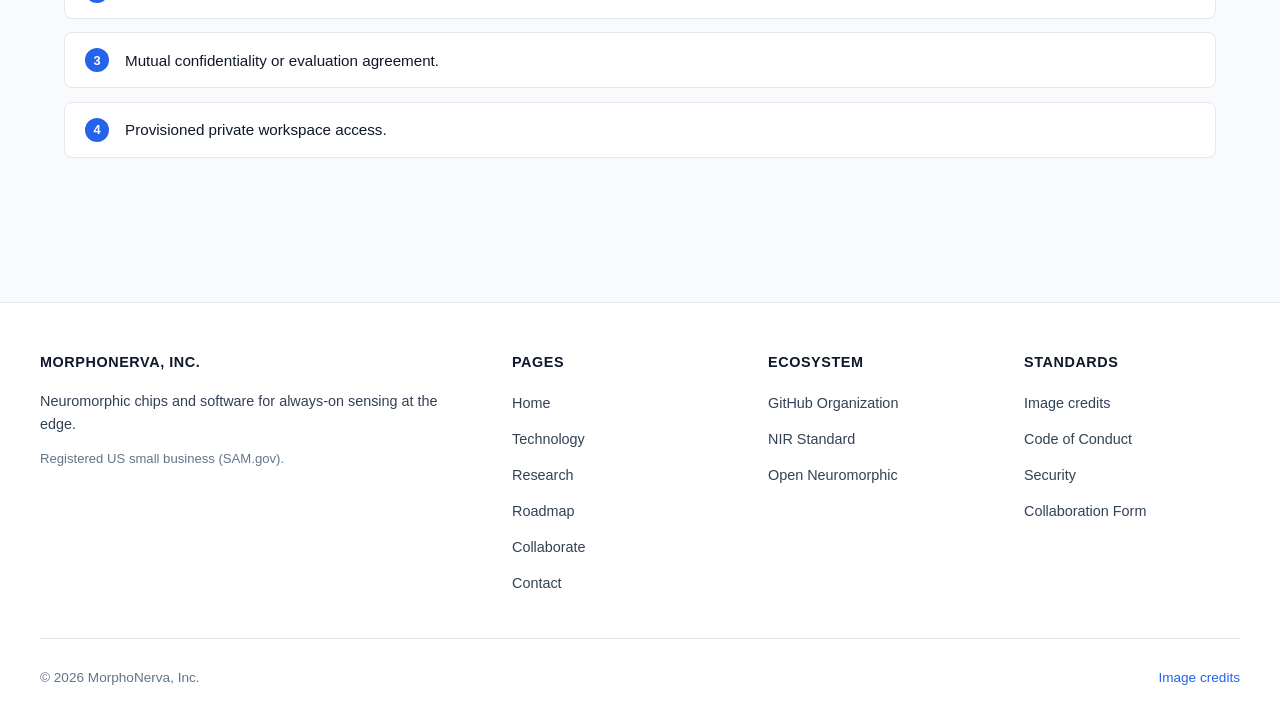
==== commit d65c0a76: "Copy review: deeper homepage, footer fix, consistent image frames Homepage now covers problem (power" ====
--- a/collaborate/index.html
+++ b/collaborate/index.html
@@ -161,7 +161,7 @@
         &copy; 2026 MorphoNerva, Inc.
       </div>
       <div>
-        Diagrams on this site are illustrations, not measurement results. Photographs are used under their licences; see <a href="../SOURCES.md">Image credits</a>.
+        <a href="../SOURCES.md">Image credits</a>
       </div>
     </div>
   </footer>
--- a/assets/css/style.css
+++ b/assets/css/style.css
@@ -426,9 +426,11 @@
 
 .page-lead-img {
   width: 100%;
-  max-height: 480px;
+  aspect-ratio: 21 / 9;
   object-fit: cover;
+  object-position: center;
   display: block;
+  background: var(--bg-card-subtle);
 }
 
 .figure-caption {
@@ -460,9 +462,11 @@
 
 .image-card img {
   width: 100%;
-  height: 240px;
+  aspect-ratio: 4 / 3;
   object-fit: cover;
+  object-position: center;
   display: block;
+  background: var(--bg-card-subtle);
 }
 
 .image-card-caption {
@@ -494,9 +498,11 @@
 
 .photo-card img {
   width: 100%;
-  height: 200px;
+  aspect-ratio: 4 / 3;
   object-fit: cover;
+  object-position: center;
   display: block;
+  background: var(--bg-card-subtle);
 }
 
 .photo-card-body {
